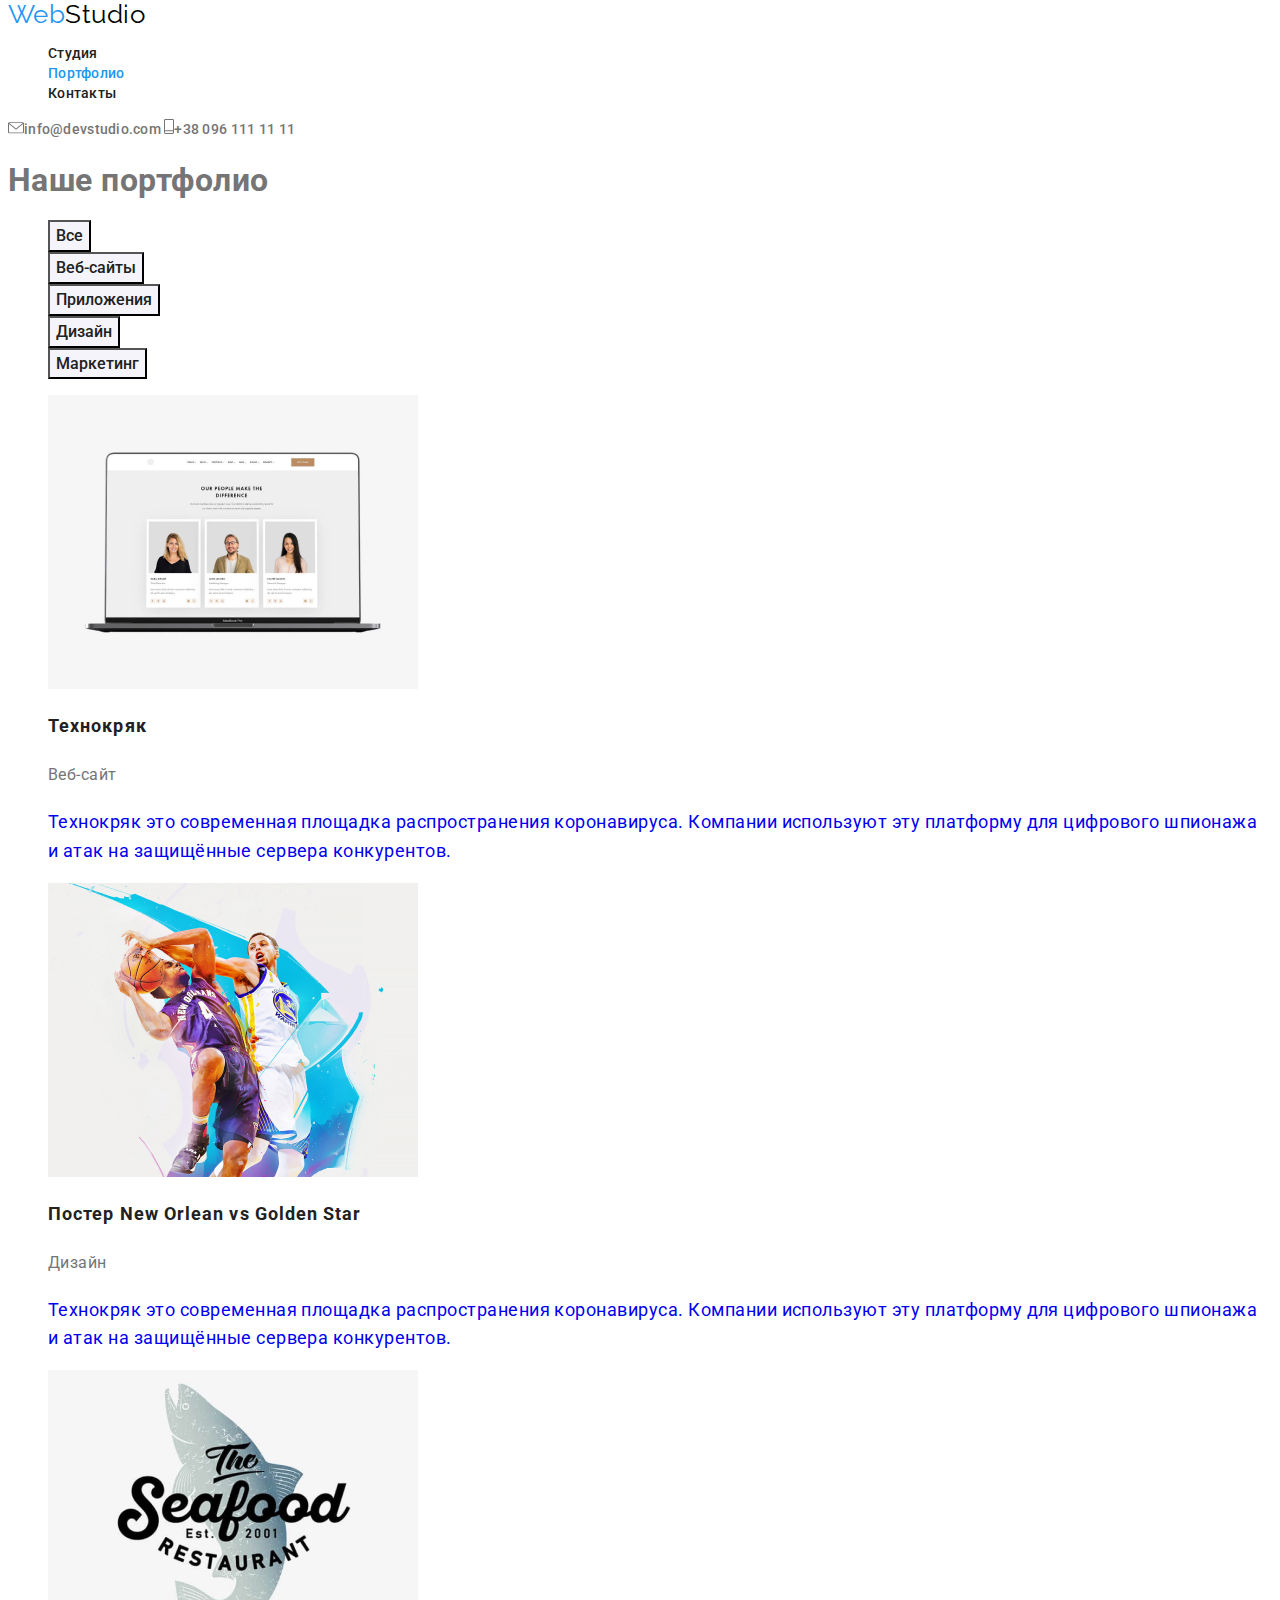
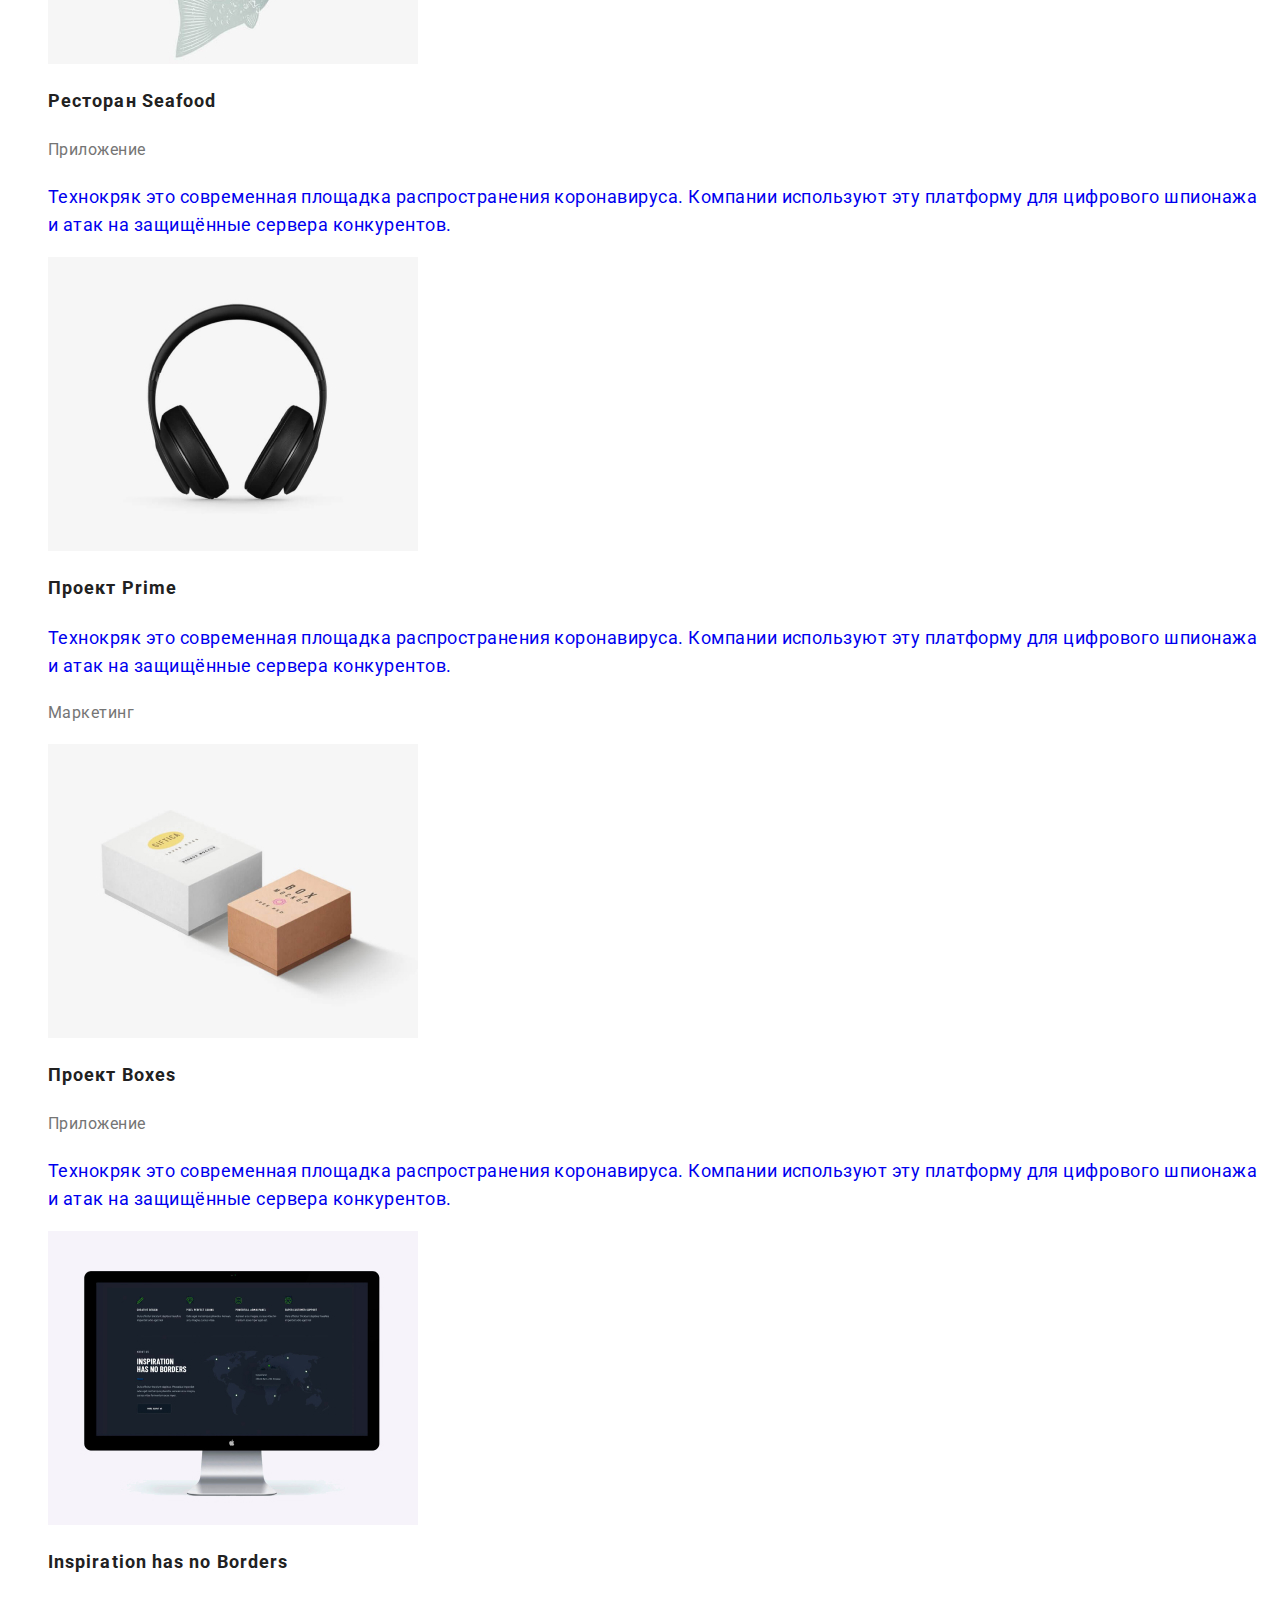
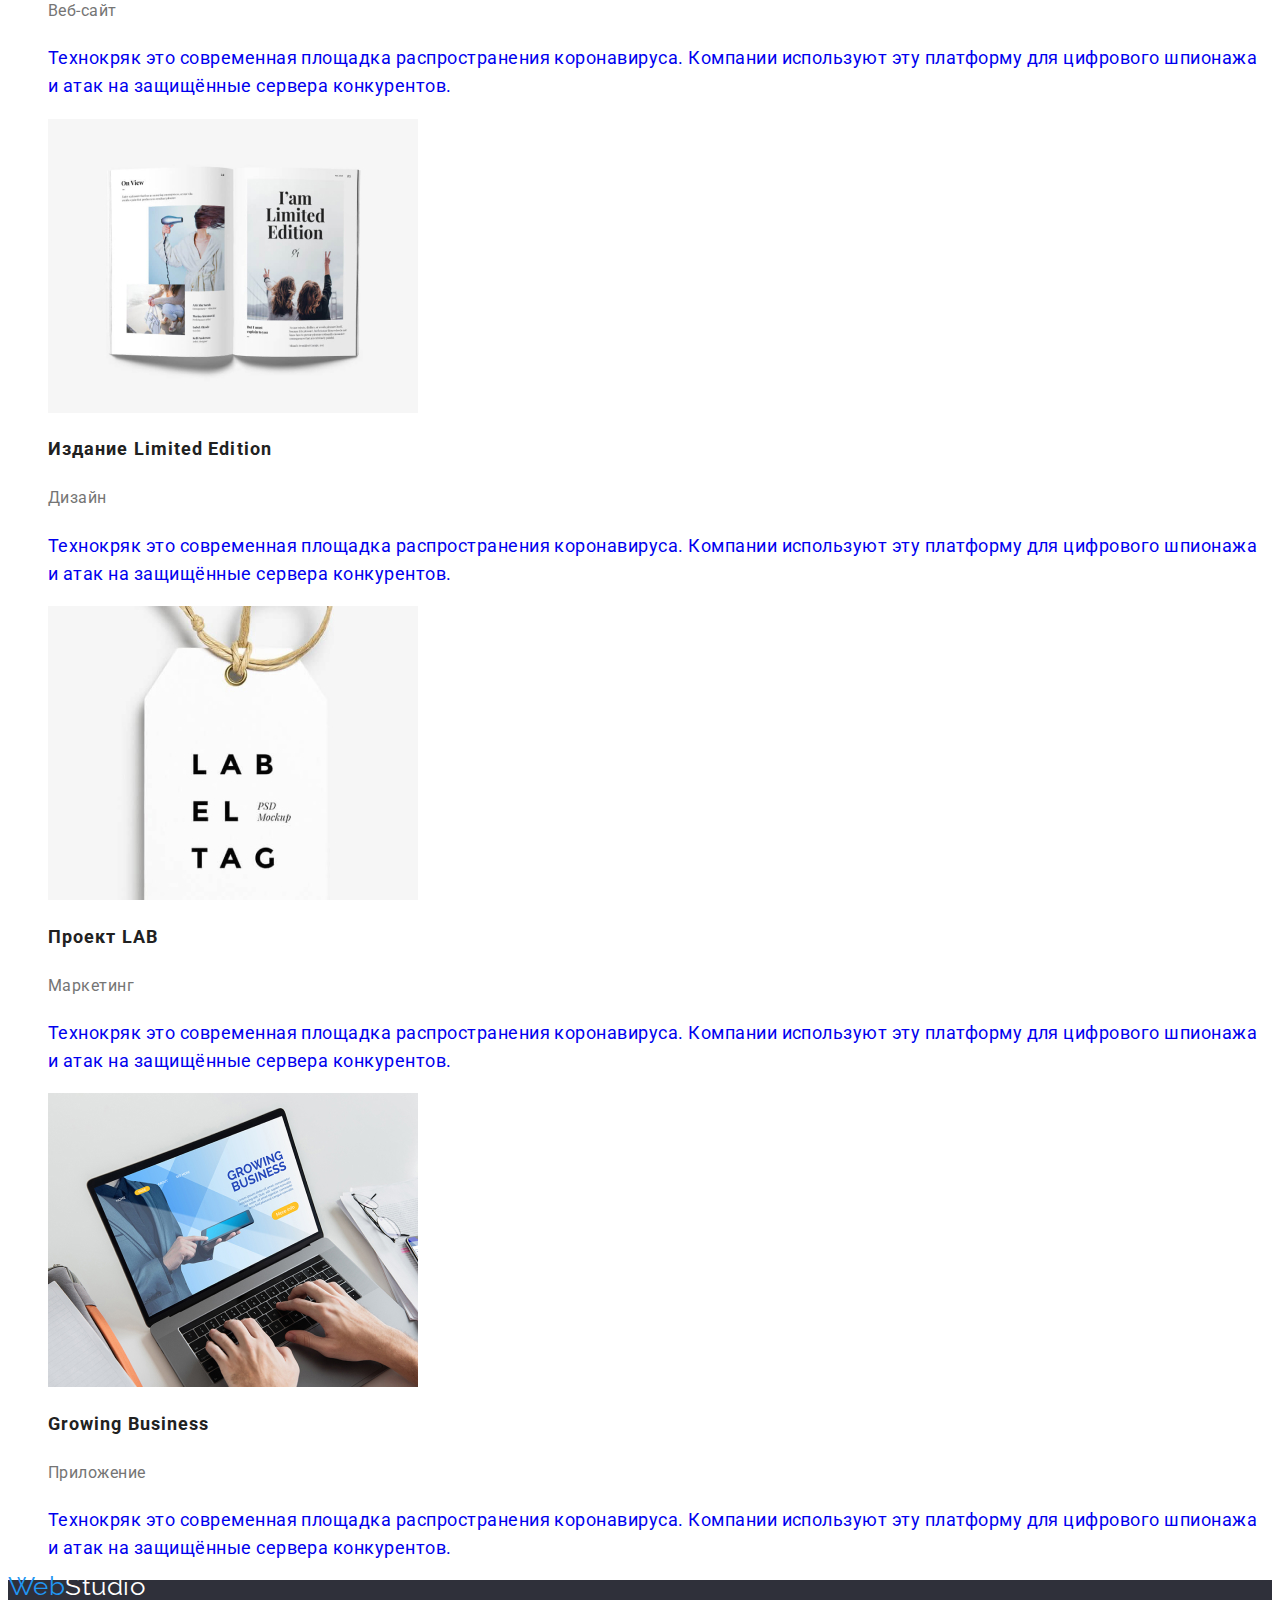
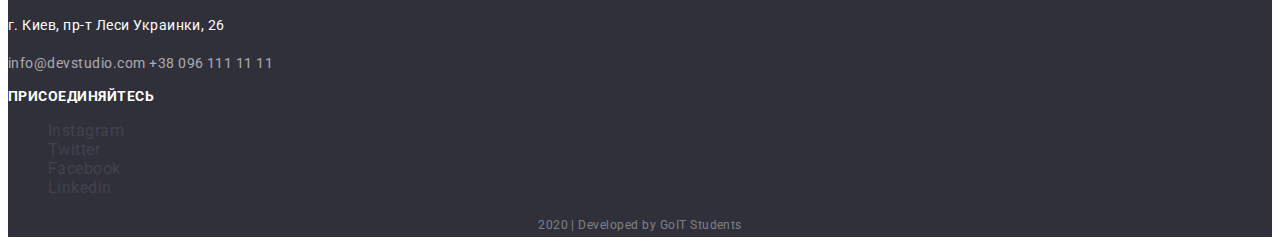
==== portfolio.html @ 1f4c2c35 "Версия 0.6.3" ====
<!DOCTYPE html>
<html lang="ru">
  <head>
    <meta charset="UTF-8" />
    <meta name="viewport" content="width=device-width, initial-scale=1.0" />
    <title>Portfolio</title>
    <link
      href="https://fonts.googleapis.com/css2?family=Raleway:wght@700&family=Roboto:wght@400;500;700;900&display=swap"
      rel="stylesheet"
    />
    <link rel="stylesheet" href="./css/styles.css" />
  </head>
  <body>
    <!--Шапка-->
    <header>
      <!--Навигация-->
      <nav>
        <!--Лого-->
        <a href="/"
          ><span class="logo-primary">Web</span
          ><span class="logo-secondary">Studio</span></a
        >

        <!--Список страниц-->
        <ul class="site-nav">
          <li><a href="./index.html" class="link">Студия</a></li>
          <li><a href="/" class="link current">Портфолио</a></li>
          <li><a href="/" class="link">Контакты</a></li>
        </ul>
      </nav>

      <!--Список контактов-->
      <address class="site-nav">
        <a href="mailto:info@devstudio.com" class="link">
          <img src="./images/envelope.svg" alt="конверт" />info@devstudio.com
        </a>

        <a href="tel:380961111111" class="link">
          <img src="./images/Vector_(1).svg" alt="телефон" />+38 096 111 11 11
        </a>
      </address>
    </header>

    <!-- Основной контент-->
    <main>
      <!-- Скрытый заголовок-->
      <h1>Наше портфолио</h1>

      <!-- Навигация страници-->
      <nav>
        <ul>
          <li>
            <button type="button" class="button-primary">Все</button>
          </li>
          <li>
            <button type="button" class="button-primary">Веб-сайты</button>
          </li>
          <li>
            <button type="button" class="button-primary">Приложения</button>
          </li>
          <li>
            <button type="button" class="button-primary">Дизайн</button>
          </li>
          <li>
            <button type="button" class="button-primary">Маркетинг</button>
          </li>
        </ul>
      </nav>

      <!-- Проэкты-->
      <section>
        <ul>
          <!-- Проэкт 1-->
          <li>
            <a href="/">
              <img src="./images/projects/project_1.jpg" alt="Технокряк" />
              <h2 class="title-project">Технокряк</h2>
              <p class="project-item">Веб-сайт</p>
              <p class="project-text">
                Технокряк это современная площадка распространения коронавируса.
                Компании используют эту платформу для цифрового шпионажа и атак
                на защищённые сервера конкурентов.
              </p>
            </a>
          </li>

          <!-- Проэкт 2-->
          <li>
            <a href="/">
              <img
                src="./images/projects/project_2.jpg"
                alt="Постер New Orlean vs Golden Star"
              />
              <h2 class="title-project">Постер New Orlean vs Golden Star</h2>
              <p class="project-item">Дизайн</p>
              <p class="project-text">
                Технокряк это современная площадка распространения коронавируса.
                Компании используют эту платформу для цифрового шпионажа и атак
                на защищённые сервера конкурентов.
              </p>
            </a>
          </li>

          <!-- Проэкт 3-->
          <li>
            <a href="/">
              <img
                src="./images/projects/project_3.jpg"
                alt="Ресторан Seafood"
              />
              <h2 class="title-project">Ресторан Seafood</h2>
              <p class="project-item">Приложение</p>
              <p class="project-text">
                Технокряк это современная площадка распространения коронавируса.
                Компании используют эту платформу для цифрового шпионажа и атак
                на защищённые сервера конкурентов.
              </p>
            </a>
          </li>

          <!-- Проэкт 4-->
          <li>
            <a href="/">
              <img src="./images/projects/project_4.jpg" alt="Проект Prime" />
              <h2 class="title-project">Проект Prime</h2>
              <p class="project-text">
                Технокряк это современная площадка распространения коронавируса.
                Компании используют эту платформу для цифрового шпионажа и атак
                на защищённые сервера конкурентов.
              </p>
              <p class="project-item">Маркетинг</p>
            </a>
          </li>

          <!-- Проэкт 5-->
          <li>
            <a href="/">
              <img src="./images/projects/project_5.jpg" alt="Проект Boxes" />
              <h2 class="title-project">Проект Boxes</h2>
              <p class="project-item">Приложение</p>
              <p class="project-text">
                Технокряк это современная площадка распространения коронавируса.
                Компании используют эту платформу для цифрового шпионажа и атак
                на защищённые сервера конкурентов.
              </p>
            </a>
          </li>

          <!-- Проэкт 6-->
          <li>
            <a href="/">
              <img
                src="./images/projects/project_6.jpg"
                alt="Inspiration has no Borders"
              />
              <h2 class="title-project">Inspiration has no Borders</h2>
              <p class="project-item">Веб-сайт</p>
              <p class="project-text">
                Технокряк это современная площадка распространения коронавируса.
                Компании используют эту платформу для цифрового шпионажа и атак
                на защищённые сервера конкурентов.
              </p>
            </a>
          </li>

          <!-- Проэкт 7-->
          <li>
            <a href="/">
              <img
                src="./images/projects/project_7.jpg"
                alt="Издание Limited Edition"
              />
              <h2 class="title-project">Издание Limited Edition</h2>
              <p class="project-item">Дизайн</p>
              <p class="project-text">
                Технокряк это современная площадка распространения коронавируса.
                Компании используют эту платформу для цифрового шпионажа и атак
                на защищённые сервера конкурентов.
              </p>
            </a>
          </li>

          <!-- Проэкт 8-->
          <li>
            <a href="/">
              <img src="./images/projects/project_8.jpg" alt="Проект LAB" />
              <h2 class="title-project">Проект LAB</h2>
              <p class="project-item">Маркетинг</p>
              <p class="project-text">
                Технокряк это современная площадка распространения коронавируса.
                Компании используют эту платформу для цифрового шпионажа и атак
                на защищённые сервера конкурентов.
              </p>
            </a>
          </li>

          <!-- Проэкт 9-->
          <li>
            <a href="/">
              <img
                src="./images/projects/project_9.jpg"
                alt="Growing Business"
              />
              <h2 class="title-project">Growing Business</h2>
              <p class="project-item">Приложение</p>
              <p class="project-text">
                Технокряк это современная площадка распространения коронавируса.
                Компании используют эту платформу для цифрового шпионажа и атак
                на защищённые сервера конкурентов.
              </p>
            </a>
          </li>
        </ul>
      </section>
    </main>

    <!--Подвал-->
    <footer class="box">
      <!--Лого-->
      <a href="/"
        ><span class="f-logo-primary">Web</span
        ><span class="f-logo-secondary">Studio</span></a
      >

      <!--Контакты-->
      <address class="f-site-nav">
        <p class="address-city">г. Киев, пр-т Леси Украинки, 26</p>

        <a href="mailto:info@devstudio.com" class="f-link"
          >info@devstudio.com
        </a>

        <a href="tel:380961111111" class="f-link">
          +38 096 111 11 11
        </a>
      </address>

      <!--Соц. Сети-->

      <section>
        <h3 class="conecting-title">Присоединяйтесь</h3>
        <ul>
          <!--Instagram-->
          <li>
            <a href="https://www.instagram.com/?hl=ru" class="f-socialnet-link"
              >Instagram
            </a>
          </li>

          <!--Twitter-->
          <li>
            <a href="https://twitter.com/explore" class="f-socialnet-link"
              >Twitter
            </a>
          </li>

          <!--Facebook-->
          <li>
            <a href="https://uk-ua.facebook.com/" class="f-socialnet-link"
              >Facebook
            </a>
          </li>

          <!--Linkedin-->
          <li>
            <a href="https://ua.linkedin.com/" class="f-socialnet-link"
              >Linkedin
            </a>
          </li>
        </ul>
      </section>
      <p class="developed">2020 | Developed by GoIT Students</p>
    </footer>
  </body>
</html>
---- css/styles.css ----
/* цвет основного текста #757575 */
/* цвет заголовков текста #212121 */
/* акцент #2196F3*/
/* белый цвет #ffffff */
/* черный цвет #000000 */
/* цвет фона команды #F5F4FA */
/* цвет футтера #2F303A */

:root {
  --accent-color: #2196f3;
  --title-text-color: #212121;
  --main-text-color: #757575;
  --white-color: #ffffff;
  --black-color: #000000;
  --team-background-color: #f5f4fa;
  --footer-color: #2f303a;
  --icon-color: #afb1b8;
}

body {
  color: var(--main-text-color);
  background-color: var(--white-color);
  font-family: Roboto, sans-serif;
  letter-spacing: 0.03em;
}

ul {
  list-style: none;
}

a {
  text-decoration: none;
}

/* logo */
.logo-primary {
  color: var(--accent-color);

  font-family: Raleway;
  font-size: 26px;
  line-height: 1.19px;
}
.logo-secondary {
  color: var(--black-color);

  font-family: Raleway;
  font-size: 26px;
  line-height: 1.19px;
}
.logo-secondary:focus {
  color: var(--accent-color);
}

/* site nav */
.site-nav .link {
  color: var(--title-text-color);
  font-style: normal;
  font-weight: 500;
  font-size: 14px;
  line-height: 1.43;

  letter-spacing: 0.02em;
}
.site-nav > .link {
  color: var(--main-text-color);
}

.site-nav .link:hover,
.site-nav .link:focus {
  color: var(--accent-color);
}
.site-nav .link.current {
  color: var(--accent-color);
}
/* hero title */
.hero-title {
  background-color: rgba(0, 0, 0, 80%);
  color: var(--white-color);

  font-weight: 900;
  font-size: 44px;
  line-height: 1.36;

  text-align: center;
  letter-spacing: 0.06em;
  text-transform: uppercase;
}
/* button */
.button-primary {
  color: var(--title-text-color);
  background-color: var(--team-background-color);
  font-family: Roboto;
  font-style: normal;
  font-weight: 500;
  font-size: 16px;
  line-height: 1.62;

  text-align: center;
}
.button-primary:hover,
.button-primary:focus {
  color: var(--white-color);
  background-color: var(--accent-color);
}
.button-secondary {
  color: var(--white-color);
  background-color: var(--accent-color);

  font-weight: 700;
  font-size: 16px;
  line-height: 1.87;

  letter-spacing: 0.06em;
}
.button-secondary:hover,
.button-secondary:focus {
  color: var(--title-text-color);
  background-color: var(--team-background-color);
}

/* features */
.features-img {
  background-color: var(--team-background-color);
}
.features-title {
  color: var(--title-text-color);

  font-weight: 700;
  font-size: 14px;
  line-height: 1.14;

  text-transform: uppercase;
}
.features-text {
  font-size: 14px;
  line-height: 1.71;
}

/* what are we doing */
.wawd-title,
.team-title,
.clients-title {
  color: var(--title-text-color);

  font-weight: 700;
  font-size: 36px;
  line-height: 1.18;

  text-align: center;
}

.wawd-item {
  color: var(--white-color);
  background-color: rgba(0, 0, 0, 80%);

  font-weight: 700;
  font-size: 14px;
  line-height: 1.14;

  text-align: center;
  text-transform: uppercase;
}
/* Team */

.team-list {
  display: flex;
  justify-content: space-around;
}
.member-title {
  color: var(--title-text-color);
  font-weight: 500;
  font-size: 16px;
  line-height: 1.19;
}
.position {
  font-weight: 500;
  font-size: 16px;
  line-height: 1.19;
}

.socialnet-link {
  color: var(--icon-color);
}

.socialnet-link:hover,
.socialnet-link:focus {
  color: var(--accent-color);
}

/* clients */

.clients-site-link {
  color: var(--icon-color);
}
.clients-site-link:hover,
.clients-site-link:focus {
  color: var(--accent-color);
}

/* footer */
.box {
  background-color: var(--footer-color);
}
.f-logo-primary {
  color: var(--accent-color);
  font-family: Raleway;
  font-size: 26px;
  line-height: 1.19px;
}
.f-logo-secondary {
  color: var(--white-color);
  font-family: Raleway;
  font-size: 26px;
  line-height: 1.19px;
}
.address-city {
  color: var(--white-color);
  font-style: normal;
  font-weight: 400;
  font-size: 14px;
  line-height: 24px;
}
.f-site-nav .f-link {
  color: rgba(255, 255, 255, 60%);
  font-style: normal;
  font-weight: 400;
  font-size: 14px;
  line-height: 24px;
}

.f-site-nav .f-link:hover,
.f-site-nav .f-link:focus {
  color: var(--accent-color);
}
.conecting-title {
  color: var(--white-color);
  font-style: normal;
  font-weight: 700;
  font-size: 14px;
  line-height: 1.14;
  text-transform: uppercase;
}
.f-socialnet-link {
  color: rgba(255, 255, 255, 10%);
}
.f-socialnet-link:hover,
.f-socialnet-link:focus {
  color: var(--accent-color);
}
.developed {
  color: rgba(255, 255, 255, 40%);
  font-style: normal;
  font-weight: 400;
  font-size: 12px;
  line-height: 2;

  text-align: center;
}
/* portfolio page */
.title-project {
  color: var(--title-text-color);
  font-style: normal;
  font-weight: 700;
  font-size: 18px;
  line-height: 2;
  letter-spacing: 0.06em;
}
.project-item {
  color: var(--main-text-color);
  font-style: normal;
  font-weight: 400;
  font-size: 16px;
  line-height: 1.88;
}

.project-text {
  font-style: normal;
  font-weight: 400;
  font-size: 18px;
  line-height: 1.56;
}
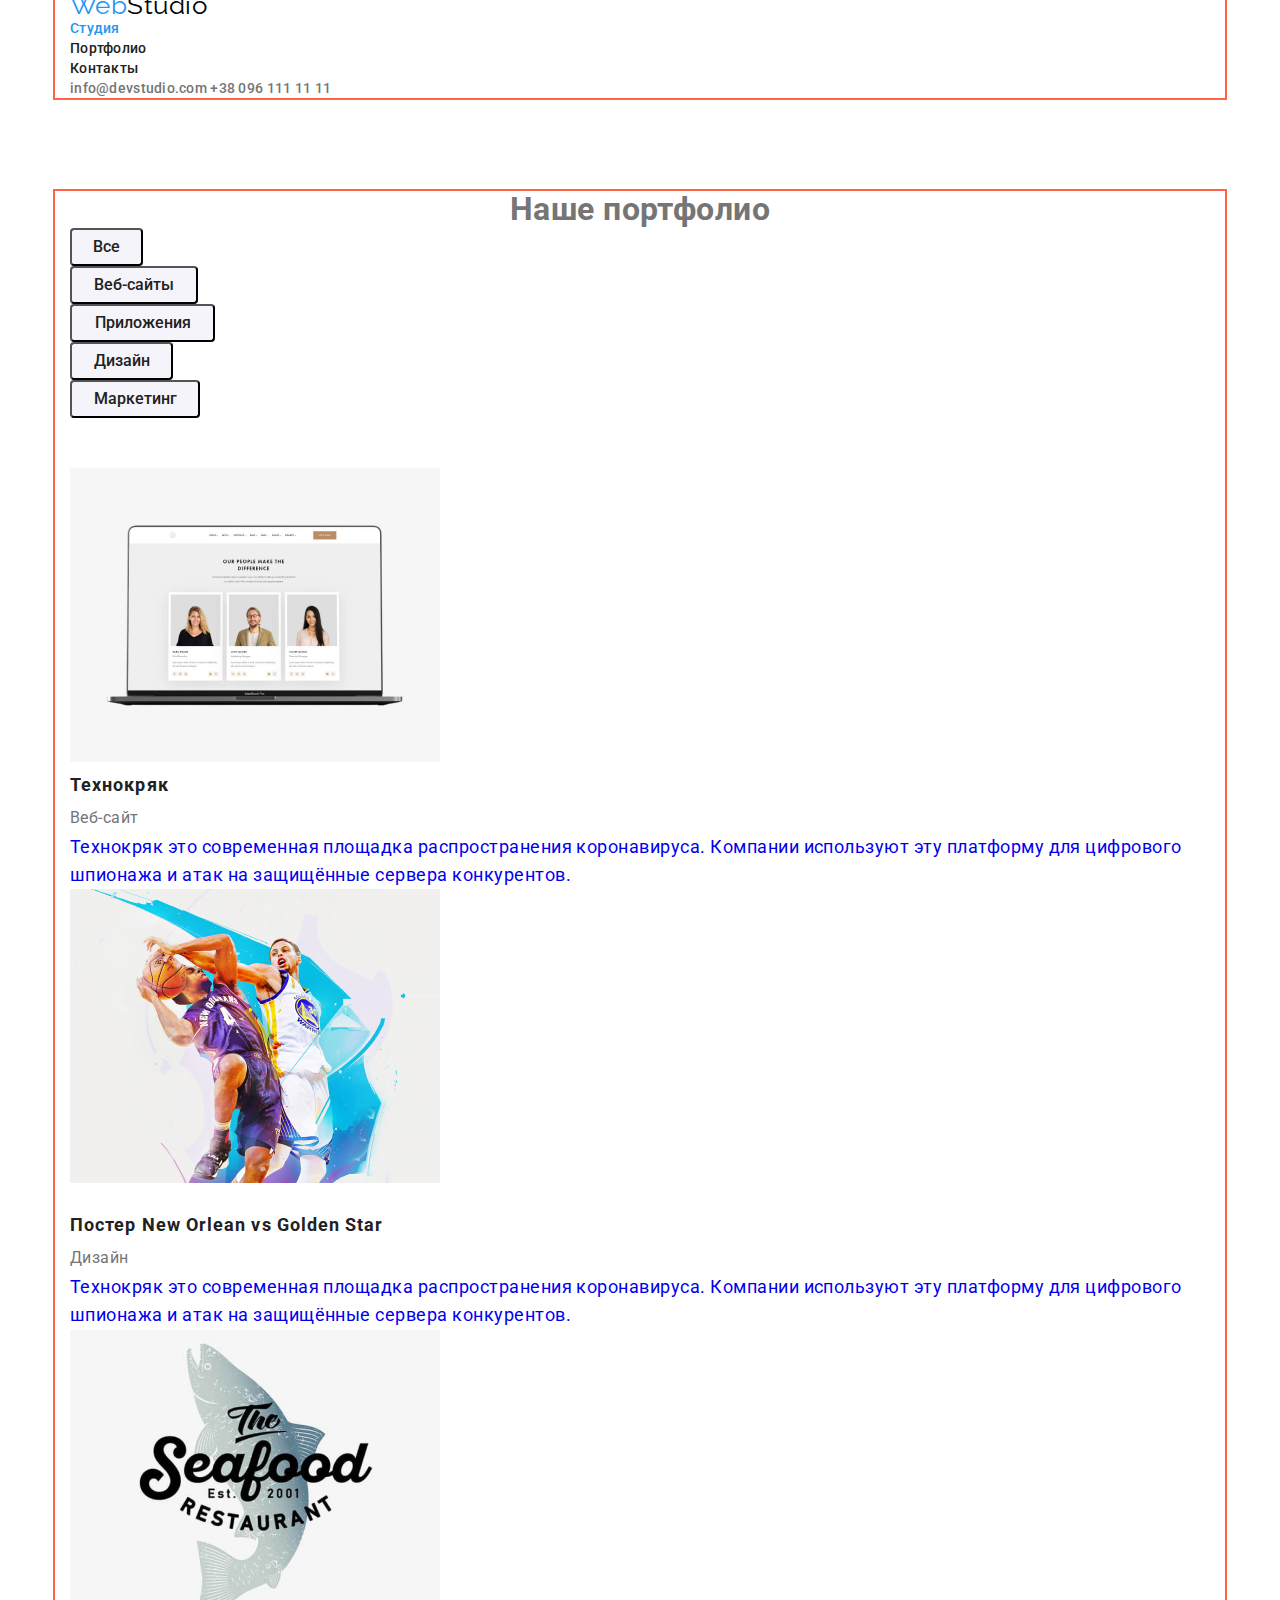
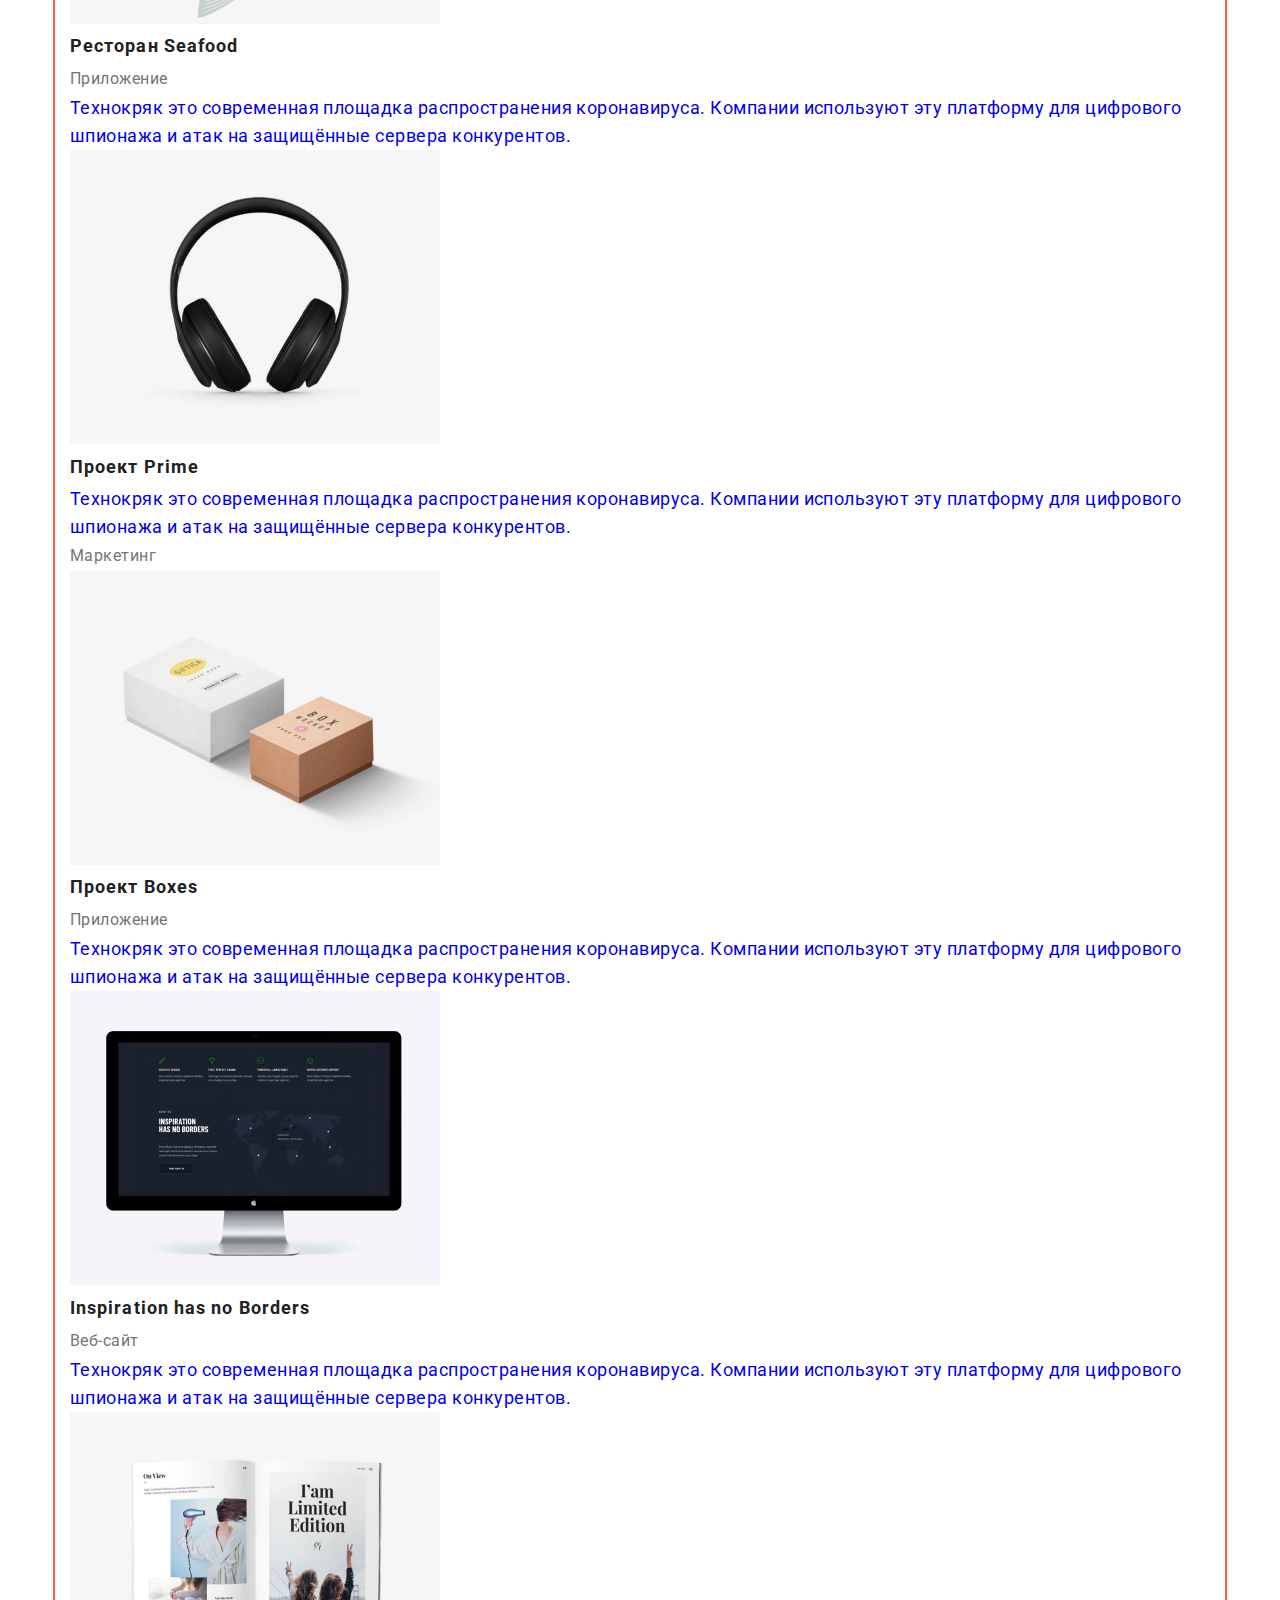
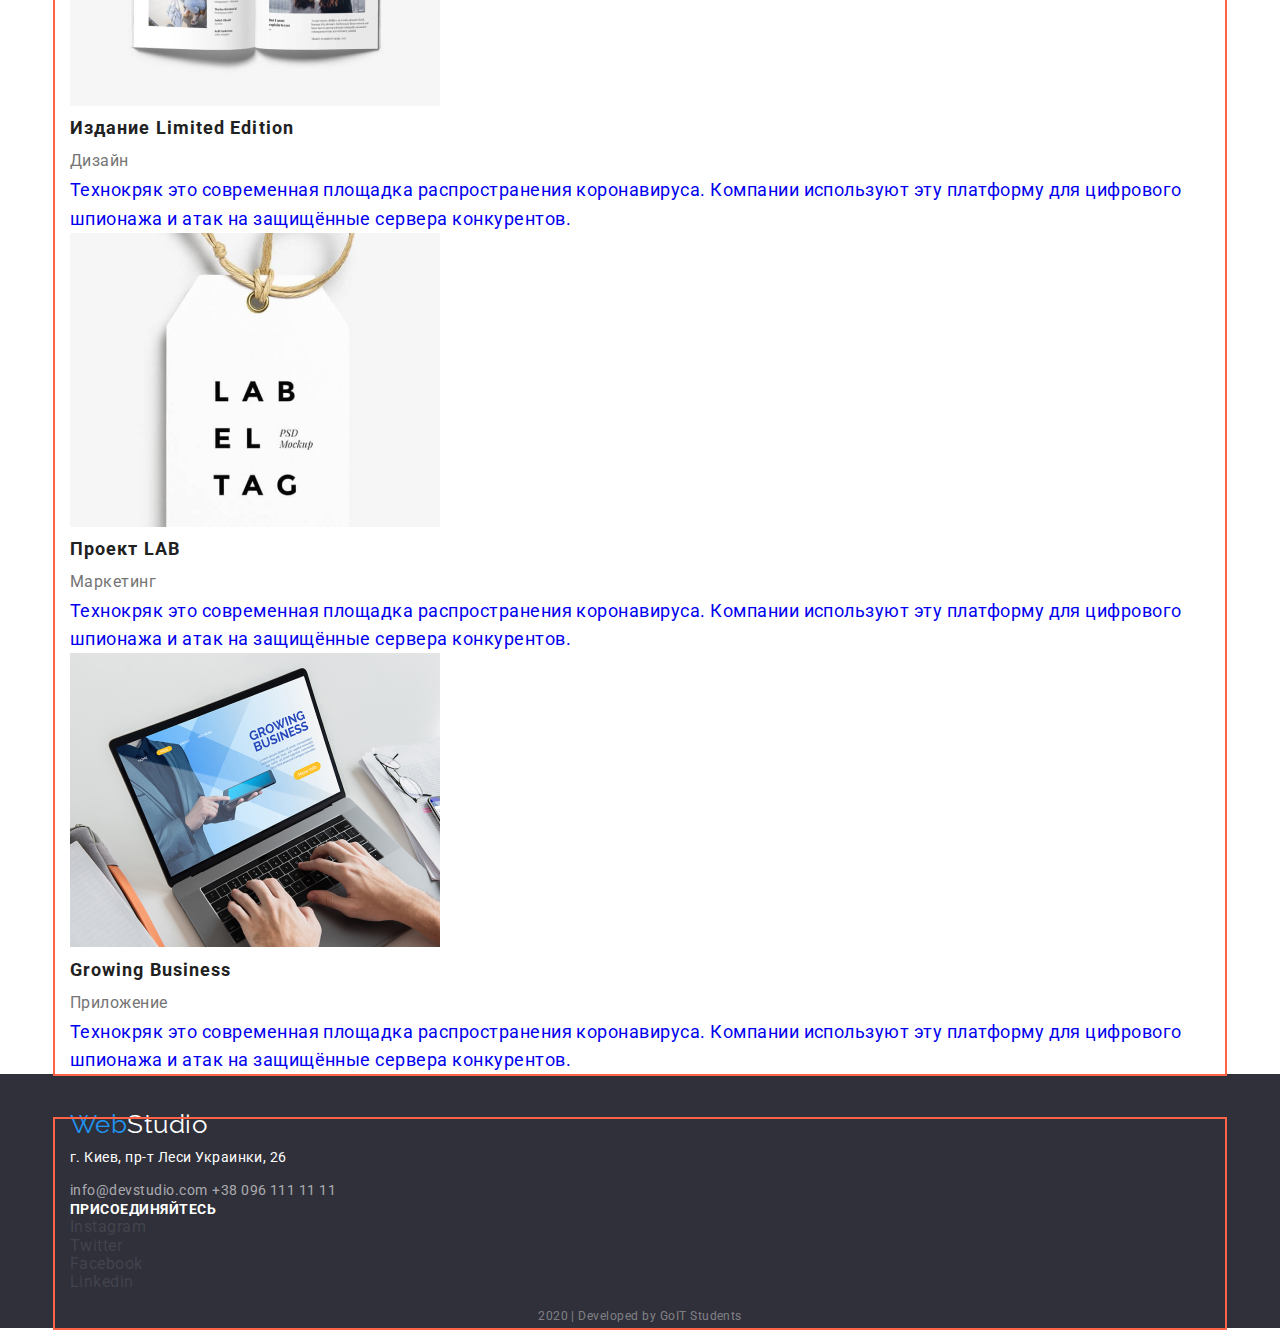
==== commit b2c4e331: "0.6.4" ====
--- a/portfolio.html
+++ b/portfolio.html
@@ -5,271 +5,294 @@
     <meta name="viewport" content="width=device-width, initial-scale=1.0" />
     <title>Portfolio</title>
     <link
+      rel="stylesheet"
+      href="https://cdnjs.cloudflare.com/ajax/libs/modern-normalize/0.6.0/modern-normalize.min.css"
+    />
+    <link
       href="https://fonts.googleapis.com/css2?family=Raleway:wght@700&family=Roboto:wght@400;500;700;900&display=swap"
       rel="stylesheet"
     />
     <link rel="stylesheet" href="./css/styles.css" />
   </head>
+
   <body>
     <!--Шапка-->
-    <header>
+    <header class="f-head">
       <!--Навигация-->
-      <nav>
-        <!--Лого-->
-        <a href="/"
-          ><span class="logo-primary">Web</span
-          ><span class="logo-secondary">Studio</span></a
-        >
-
-        <!--Список страниц-->
-        <ul class="site-nav">
-          <li><a href="./index.html" class="link">Студия</a></li>
-          <li><a href="/" class="link current">Портфолио</a></li>
-          <li><a href="/" class="link">Контакты</a></li>
-        </ul>
-      </nav>
-
-      <!--Список контактов-->
-      <address class="site-nav">
-        <a href="mailto:info@devstudio.com" class="link">
-          <img src="./images/envelope.svg" alt="конверт" />info@devstudio.com
-        </a>
-
-        <a href="tel:380961111111" class="link">
-          <img src="./images/Vector_(1).svg" alt="телефон" />+38 096 111 11 11
-        </a>
-      </address>
+      <div class="container">
+        <nav>
+          <!--Лого-->
+          <a href="/"
+            ><span class="logo-primary">Web</span
+            ><span class="logo-secondary">Studio</span></a
+          >
+
+          <!--Список страниц-->
+          <ul class="site-nav">
+            <li><a href="/" class="link current">Студия</a></li>
+            <li><a href="./portfolio.html" class="link">Портфолио</a></li>
+            <li><a href="/" class="link">Контакты</a></li>
+          </ul>
+        </nav>
+
+        <!--Список контактов-->
+
+        <address class="site-nav">
+          <a href="mailto:info@devstudio.com" class="link">
+            info@devstudio.com
+          </a>
+
+          <a href="tel:380961111111" class="link">
+            +38 096 111 11 11
+          </a>
+        </address>
+      </div>
     </header>
-
     <!-- Основной контент-->
     <main>
-      <!-- Скрытый заголовок-->
-      <h1>Наше портфолио</h1>
-
-      <!-- Навигация страници-->
-      <nav>
-        <ul>
-          <li>
-            <button type="button" class="button-primary">Все</button>
-          </li>
-          <li>
-            <button type="button" class="button-primary">Веб-сайты</button>
-          </li>
-          <li>
-            <button type="button" class="button-primary">Приложения</button>
-          </li>
-          <li>
-            <button type="button" class="button-primary">Дизайн</button>
-          </li>
-          <li>
-            <button type="button" class="button-primary">Маркетинг</button>
-          </li>
-        </ul>
-      </nav>
-
-      <!-- Проэкты-->
-      <section>
-        <ul>
-          <!-- Проэкт 1-->
-          <li>
-            <a href="/">
-              <img src="./images/projects/project_1.jpg" alt="Технокряк" />
-              <h2 class="title-project">Технокряк</h2>
-              <p class="project-item">Веб-сайт</p>
-              <p class="project-text">
-                Технокряк это современная площадка распространения коронавируса.
-                Компании используют эту платформу для цифрового шпионажа и атак
-                на защищённые сервера конкурентов.
-              </p>
-            </a>
-          </li>
-
-          <!-- Проэкт 2-->
-          <li>
-            <a href="/">
-              <img
-                src="./images/projects/project_2.jpg"
-                alt="Постер New Orlean vs Golden Star"
-              />
-              <h2 class="title-project">Постер New Orlean vs Golden Star</h2>
-              <p class="project-item">Дизайн</p>
-              <p class="project-text">
-                Технокряк это современная площадка распространения коронавируса.
-                Компании используют эту платформу для цифрового шпионажа и атак
-                на защищённые сервера конкурентов.
-              </p>
-            </a>
-          </li>
-
-          <!-- Проэкт 3-->
-          <li>
-            <a href="/">
-              <img
-                src="./images/projects/project_3.jpg"
-                alt="Ресторан Seafood"
-              />
-              <h2 class="title-project">Ресторан Seafood</h2>
-              <p class="project-item">Приложение</p>
-              <p class="project-text">
-                Технокряк это современная площадка распространения коронавируса.
-                Компании используют эту платформу для цифрового шпионажа и атак
-                на защищённые сервера конкурентов.
-              </p>
-            </a>
-          </li>
-
-          <!-- Проэкт 4-->
-          <li>
-            <a href="/">
-              <img src="./images/projects/project_4.jpg" alt="Проект Prime" />
-              <h2 class="title-project">Проект Prime</h2>
-              <p class="project-text">
-                Технокряк это современная площадка распространения коронавируса.
-                Компании используют эту платформу для цифрового шпионажа и атак
-                на защищённые сервера конкурентов.
-              </p>
-              <p class="project-item">Маркетинг</p>
-            </a>
-          </li>
-
-          <!-- Проэкт 5-->
-          <li>
-            <a href="/">
-              <img src="./images/projects/project_5.jpg" alt="Проект Boxes" />
-              <h2 class="title-project">Проект Boxes</h2>
-              <p class="project-item">Приложение</p>
-              <p class="project-text">
-                Технокряк это современная площадка распространения коронавируса.
-                Компании используют эту платформу для цифрового шпионажа и атак
-                на защищённые сервера конкурентов.
-              </p>
-            </a>
-          </li>
-
-          <!-- Проэкт 6-->
-          <li>
-            <a href="/">
-              <img
-                src="./images/projects/project_6.jpg"
-                alt="Inspiration has no Borders"
-              />
-              <h2 class="title-project">Inspiration has no Borders</h2>
-              <p class="project-item">Веб-сайт</p>
-              <p class="project-text">
-                Технокряк это современная площадка распространения коронавируса.
-                Компании используют эту платформу для цифрового шпионажа и атак
-                на защищённые сервера конкурентов.
-              </p>
-            </a>
-          </li>
-
-          <!-- Проэкт 7-->
-          <li>
-            <a href="/">
-              <img
-                src="./images/projects/project_7.jpg"
-                alt="Издание Limited Edition"
-              />
-              <h2 class="title-project">Издание Limited Edition</h2>
-              <p class="project-item">Дизайн</p>
-              <p class="project-text">
-                Технокряк это современная площадка распространения коронавируса.
-                Компании используют эту платформу для цифрового шпионажа и атак
-                на защищённые сервера конкурентов.
-              </p>
-            </a>
-          </li>
-
-          <!-- Проэкт 8-->
-          <li>
-            <a href="/">
-              <img src="./images/projects/project_8.jpg" alt="Проект LAB" />
-              <h2 class="title-project">Проект LAB</h2>
-              <p class="project-item">Маркетинг</p>
-              <p class="project-text">
-                Технокряк это современная площадка распространения коронавируса.
-                Компании используют эту платформу для цифрового шпионажа и атак
-                на защищённые сервера конкурентов.
-              </p>
-            </a>
-          </li>
-
-          <!-- Проэкт 9-->
-          <li>
-            <a href="/">
-              <img
-                src="./images/projects/project_9.jpg"
-                alt="Growing Business"
-              />
-              <h2 class="title-project">Growing Business</h2>
-              <p class="project-item">Приложение</p>
-              <p class="project-text">
-                Технокряк это современная площадка распространения коронавируса.
-                Компании используют эту платформу для цифрового шпионажа и атак
-                на защищённые сервера конкурентов.
-              </p>
-            </a>
-          </li>
-        </ul>
-      </section>
+      <div class="container">
+        <!-- Скрытый заголовок-->
+        <h1 class="f-heading">Наше портфолио</h1>
+
+        <!-- Навигация страници-->
+        <nav class="portfolio-nav">
+          <ul class="list">
+            <li>
+              <button type="button" class="button-primary button-all">
+                Все
+              </button>
+            </li>
+            <li>
+              <button type="button" class="button-primary button-web">
+                Веб-сайты
+              </button>
+            </li>
+            <li>
+              <button type="button" class="button-primary button-apps">
+                Приложения
+              </button>
+            </li>
+            <li>
+              <button type="button" class="button-primary button-designe">
+                Дизайн
+              </button>
+            </li>
+            <li>
+              <button type="button" class="button-primary button-marketing">
+                Маркетинг
+              </button>
+            </li>
+          </ul>
+        </nav>
+
+        <!-- Проэкты-->
+        <section>
+          <ul class="list">
+            <!-- Проэкт 1-->
+            <li>
+              <a href="/">
+                <img src="./images/projects/project_1.jpg" alt="Технокряк" />
+                <h2 class="title-project">Технокряк</h2>
+                <p class="project-item">Веб-сайт</p>
+                <p class="project-text">
+                  Технокряк это современная площадка распространения
+                  коронавируса. Компании используют эту платформу для цифрового
+                  шпионажа и атак на защищённые сервера конкурентов.
+                </p>
+              </a>
+            </li>
+
+            <!-- Проэкт 2-->
+            <li>
+              <a href="/">
+                <img
+                  class="f-img"
+                  src="./images/projects/project_2.jpg"
+                  alt="Постер New Orlean vs Golden Star"
+                />
+                <h2 class="title-project">Постер New Orlean vs Golden Star</h2>
+                <p class="project-item">Дизайн</p>
+                <p class="project-text">
+                  Технокряк это современная площадка распространения
+                  коронавируса. Компании используют эту платформу для цифрового
+                  шпионажа и атак на защищённые сервера конкурентов.
+                </p>
+              </a>
+            </li>
+
+            <!-- Проэкт 3-->
+            <li>
+              <a href="/">
+                <img
+                  src="./images/projects/project_3.jpg"
+                  alt="Ресторан Seafood"
+                />
+                <h2 class="title-project">Ресторан Seafood</h2>
+                <p class="project-item">Приложение</p>
+                <p class="project-text">
+                  Технокряк это современная площадка распространения
+                  коронавируса. Компании используют эту платформу для цифрового
+                  шпионажа и атак на защищённые сервера конкурентов.
+                </p>
+              </a>
+            </li>
+
+            <!-- Проэкт 4-->
+            <li>
+              <a href="/">
+                <img src="./images/projects/project_4.jpg" alt="Проект Prime" />
+                <h2 class="title-project">Проект Prime</h2>
+                <p class="project-text">
+                  Технокряк это современная площадка распространения
+                  коронавируса. Компании используют эту платформу для цифрового
+                  шпионажа и атак на защищённые сервера конкурентов.
+                </p>
+                <p class="project-item">Маркетинг</p>
+              </a>
+            </li>
+
+            <!-- Проэкт 5-->
+            <li>
+              <a href="/">
+                <img src="./images/projects/project_5.jpg" alt="Проект Boxes" />
+                <h2 class="title-project">Проект Boxes</h2>
+                <p class="project-item">Приложение</p>
+                <p class="project-text">
+                  Технокряк это современная площадка распространения
+                  коронавируса. Компании используют эту платформу для цифрового
+                  шпионажа и атак на защищённые сервера конкурентов.
+                </p>
+              </a>
+            </li>
+
+            <!-- Проэкт 6-->
+            <li>
+              <a href="/">
+                <img
+                  src="./images/projects/project_6.jpg"
+                  alt="Inspiration has no Borders"
+                />
+                <h2 class="title-project">Inspiration has no Borders</h2>
+                <p class="project-item">Веб-сайт</p>
+                <p class="project-text">
+                  Технокряк это современная площадка распространения
+                  коронавируса. Компании используют эту платформу для цифрового
+                  шпионажа и атак на защищённые сервера конкурентов.
+                </p>
+              </a>
+            </li>
+
+            <!-- Проэкт 7-->
+            <li>
+              <a href="/">
+                <img
+                  src="./images/projects/project_7.jpg"
+                  alt="Издание Limited Edition"
+                />
+                <h2 class="title-project">Издание Limited Edition</h2>
+                <p class="project-item">Дизайн</p>
+                <p class="project-text">
+                  Технокряк это современная площадка распространения
+                  коронавируса. Компании используют эту платформу для цифрового
+                  шпионажа и атак на защищённые сервера конкурентов.
+                </p>
+              </a>
+            </li>
+
+            <!-- Проэкт 8-->
+            <li>
+              <a href="/">
+                <img src="./images/projects/project_8.jpg" alt="Проект LAB" />
+                <h2 class="title-project">Проект LAB</h2>
+                <p class="project-item">Маркетинг</p>
+                <p class="project-text">
+                  Технокряк это современная площадка распространения
+                  коронавируса. Компании используют эту платформу для цифрового
+                  шпионажа и атак на защищённые сервера конкурентов.
+                </p>
+              </a>
+            </li>
+
+            <!-- Проэкт 9-->
+            <li>
+              <a href="/">
+                <img
+                  src="./images/projects/project_9.jpg"
+                  alt="Growing Business"
+                />
+                <h2 class="title-project">Growing Business</h2>
+                <p class="project-item">Приложение</p>
+                <p class="project-text">
+                  Технокряк это современная площадка распространения
+                  коронавируса. Компании используют эту платформу для цифрового
+                  шпионажа и атак на защищённые сервера конкурентов.
+                </p>
+              </a>
+            </li>
+          </ul>
+        </section>
+      </div>
     </main>
 
     <!--Подвал-->
     <footer class="box">
       <!--Лого-->
-      <a href="/"
-        ><span class="f-logo-primary">Web</span
-        ><span class="f-logo-secondary">Studio</span></a
-      >
-
-      <!--Контакты-->
-      <address class="f-site-nav">
-        <p class="address-city">г. Киев, пр-т Леси Украинки, 26</p>
-
-        <a href="mailto:info@devstudio.com" class="f-link"
-          >info@devstudio.com
-        </a>
-
-        <a href="tel:380961111111" class="f-link">
-          +38 096 111 11 11
-        </a>
-      </address>
-
-      <!--Соц. Сети-->
-
-      <section>
-        <h3 class="conecting-title">Присоединяйтесь</h3>
-        <ul>
-          <!--Instagram-->
-          <li>
-            <a href="https://www.instagram.com/?hl=ru" class="f-socialnet-link"
-              >Instagram
-            </a>
-          </li>
-
-          <!--Twitter-->
-          <li>
-            <a href="https://twitter.com/explore" class="f-socialnet-link"
-              >Twitter
-            </a>
-          </li>
-
-          <!--Facebook-->
-          <li>
-            <a href="https://uk-ua.facebook.com/" class="f-socialnet-link"
-              >Facebook
-            </a>
-          </li>
-
-          <!--Linkedin-->
-          <li>
-            <a href="https://ua.linkedin.com/" class="f-socialnet-link"
-              >Linkedin
-            </a>
-          </li>
-        </ul>
-      </section>
-      <p class="developed">2020 | Developed by GoIT Students</p>
+      <div class="container">
+        <a href="/"
+          ><span class="f-logo-primary">Web</span
+          ><span class="f-logo-secondary">Studio</span></a
+        >
+
+        <!--Контакты-->
+        <address class="f-site-nav">
+          <p class="address-city">г. Киев, пр-т Леси Украинки, 26</p>
+
+          <a href="mailto:info@devstudio.com" class="f-link"
+            >info@devstudio.com</a
+          >
+
+          <a href="tel:380961111111" class="f-link">
+            +38 096 111 11 11
+          </a>
+        </address>
+
+        <!--Соц. Сети-->
+        <section>
+          <h3 class="conecting-title">Присоединяйтесь</h3>
+          <ul class="list">
+            <!--Instagram-->
+            <li>
+              <a
+                href="https://www.instagram.com/?hl=ru"
+                class="f-socialnet-link"
+                >Instagram</a
+              >
+            </li>
+
+            <!--Twitter-->
+            <li>
+              <a href="https://twitter.com/explore" class="f-socialnet-link"
+                >Twitter</a
+              >
+            </li>
+
+            <!--Facebook-->
+            <li>
+              <a href="https://uk-ua.facebook.com/" class="f-socialnet-link"
+                >Facebook</a
+              >
+            </li>
+
+            <!--Linkedin-->
+            <li>
+              <a href="https://ua.linkedin.com/" class="f-socialnet-link"
+                >Linkedin</a
+              >
+            </li>
+          </ul>
+        </section>
+        <p class="developed">2020 | Developed by GoIT Students</p>
+      </div>
     </footer>
   </body>
 </html>
--- a/css/styles.css
+++ b/css/styles.css
@@ -32,7 +32,19 @@
   text-decoration: none;
 }
 
+.container {
+  margin-left: auto;
+  margin-right: auto;
+  width: 1170px;
+  outline: 2px solid tomato;
+  padding-left: 15px;
+  padding-right: 15px;
+}
+
 /* logo */
+.head {
+  padding-top: 24px;
+}
 .logo-primary {
   color: var(--accent-color);
 
@@ -52,6 +64,11 @@
 }
 
 /* site nav */
+.site-nav {
+  padding-left: 0px;
+  margin-top: 0;
+  margin-bottom: 0;
+}
 .site-nav .link {
   color: var(--title-text-color);
   font-style: normal;
@@ -72,18 +89,29 @@
 .site-nav .link.current {
   color: var(--accent-color);
 }
+
 /* hero title */
+.hero {
+  text-align: center;
+  margin-bottom: 94px;
+}
+
 .hero-title {
   background-color: rgba(0, 0, 0, 80%);
   color: var(--white-color);
-
   font-weight: 900;
   font-size: 44px;
   line-height: 1.36;
 
-  text-align: center;
   letter-spacing: 0.06em;
   text-transform: uppercase;
+  margin-top: 0px;
+  margin-bottom: 30px;
+}
+.list {
+  margin-top: 0;
+  margin-bottom: 0px;
+  padding-left: 0;
 }
 /* button */
 .button-primary {
@@ -94,8 +122,29 @@
   font-weight: 500;
   font-size: 16px;
   line-height: 1.62;
-
-  text-align: center;
+  border-radius: 4px;
+  display: inline-block;
+  text-align: center;
+}
+.button-all {
+  width: 73px;
+  height: 38px;
+}
+.button-web {
+  width: 128px;
+  height: 38px;
+}
+.button-apps {
+  width: 145px;
+  height: 38px;
+}
+.button-designe {
+  width: 103px;
+  height: 38px;
+}
+.button-marketing {
+  width: 130px;
+  height: 38px;
 }
 .button-primary:hover,
 .button-primary:focus {
@@ -111,19 +160,30 @@
   line-height: 1.87;
 
   letter-spacing: 0.06em;
-}
-.button-secondary:hover,
+  border-radius: 4px;
+  padding: 10px 32px;
+  display: inline-block;
+  min-width: 200px;
+  text-align: center;
+}
+
 .button-secondary:focus {
   color: var(--title-text-color);
   background-color: var(--team-background-color);
 }
 
 /* features */
+.section-box {
+  margin-bottom: 94px;
+}
 .features-img {
   background-color: var(--team-background-color);
+  margin-bottom: 30px;
 }
 .features-title {
   color: var(--title-text-color);
+  margin-top: 0px;
+  margin-bottom: 10px;
 
   font-weight: 700;
   font-size: 14px;
@@ -134,13 +194,16 @@
 .features-text {
   font-size: 14px;
   line-height: 1.71;
+  margin-top: 0px;
+  margin-bottom: 0px;
 }
 
 /* what are we doing */
 .wawd-title,
-.team-title,
 .clients-title {
   color: var(--title-text-color);
+  margin-top: 0;
+  margin-bottom: 50px;
 
   font-weight: 700;
   font-size: 36px;
@@ -152,6 +215,8 @@
 .wawd-item {
   color: var(--white-color);
   background-color: rgba(0, 0, 0, 80%);
+  margin-top: 0;
+  margin-bottom: 0;
 
   font-weight: 700;
   font-size: 14px;
@@ -161,21 +226,46 @@
   text-transform: uppercase;
 }
 /* Team */
-
+.team-box {
+  margin-bottom: 94px;
+  background-color: var(--team-background-color);
+}
+.workers-photo {
+  margin-bottom: 30px;
+}
+
+.team-title {
+  color: var(--title-text-color);
+  margin-bottom: 0px;
+  margin-top: 0px;
+  padding-top: 94px;
+  font-weight: 700;
+  font-size: 36px;
+  line-height: 1.18;
+
+  text-align: center;
+}
 .team-list {
-  display: flex;
-  justify-content: space-around;
+  padding-top: 50px;
+  padding-bottom: 94px;
+}
+.member-box {
+  background-color: var(--white-color);
 }
 .member-title {
   color: var(--title-text-color);
   font-weight: 500;
   font-size: 16px;
   line-height: 1.19;
-}
-.position {
+  margin-top: 0px;
+  margin-bottom: 10px;
+}
+.postposition {
   font-weight: 500;
   font-size: 16px;
   line-height: 1.19;
+  margin-top: 0px;
+  margin-bottom: 16px;
 }
 
 .socialnet-link {
@@ -200,6 +290,7 @@
 /* footer */
 .box {
   background-color: var(--footer-color);
+  padding-top: 45px;
 }
 .f-logo-primary {
   color: var(--accent-color);
@@ -219,6 +310,10 @@
   font-weight: 400;
   font-size: 14px;
   line-height: 24px;
+  margin-top: 0px;
+  margin-bottom: 0px;
+  padding-top: 8px;
+  padding-bottom: 9px;
 }
 .f-site-nav .f-link {
   color: rgba(255, 255, 255, 60%);
@@ -239,6 +334,8 @@
   font-size: 14px;
   line-height: 1.14;
   text-transform: uppercase;
+  margin-top: 0px;
+  margin-bottom: 0px;
 }
 .f-socialnet-link {
   color: rgba(255, 255, 255, 10%);
@@ -264,6 +361,8 @@
   font-size: 18px;
   line-height: 2;
   letter-spacing: 0.06em;
+  margin-top: 0px;
+  margin-bottom: 0px;
 }
 .project-item {
   color: var(--main-text-color);
@@ -271,6 +370,8 @@
   font-weight: 400;
   font-size: 16px;
   line-height: 1.88;
+  margin-top: 0px;
+  margin-bottom: 0px;
 }
 
 .project-text {
@@ -278,4 +379,20 @@
   font-weight: 400;
   font-size: 18px;
   line-height: 1.56;
-}
+  margin-top: 0px;
+  margin-bottom: 0px;
+}
+.f-heading {
+  margin-top: 0;
+  margin-bottom: 0;
+  text-align: center;
+}
+.f-head {
+  margin-bottom: 93px;
+}
+
+.portfolio-nav {
+  margin-bottom: 50px;
+}
+.f-img {
+  padding-bottom: 20px;
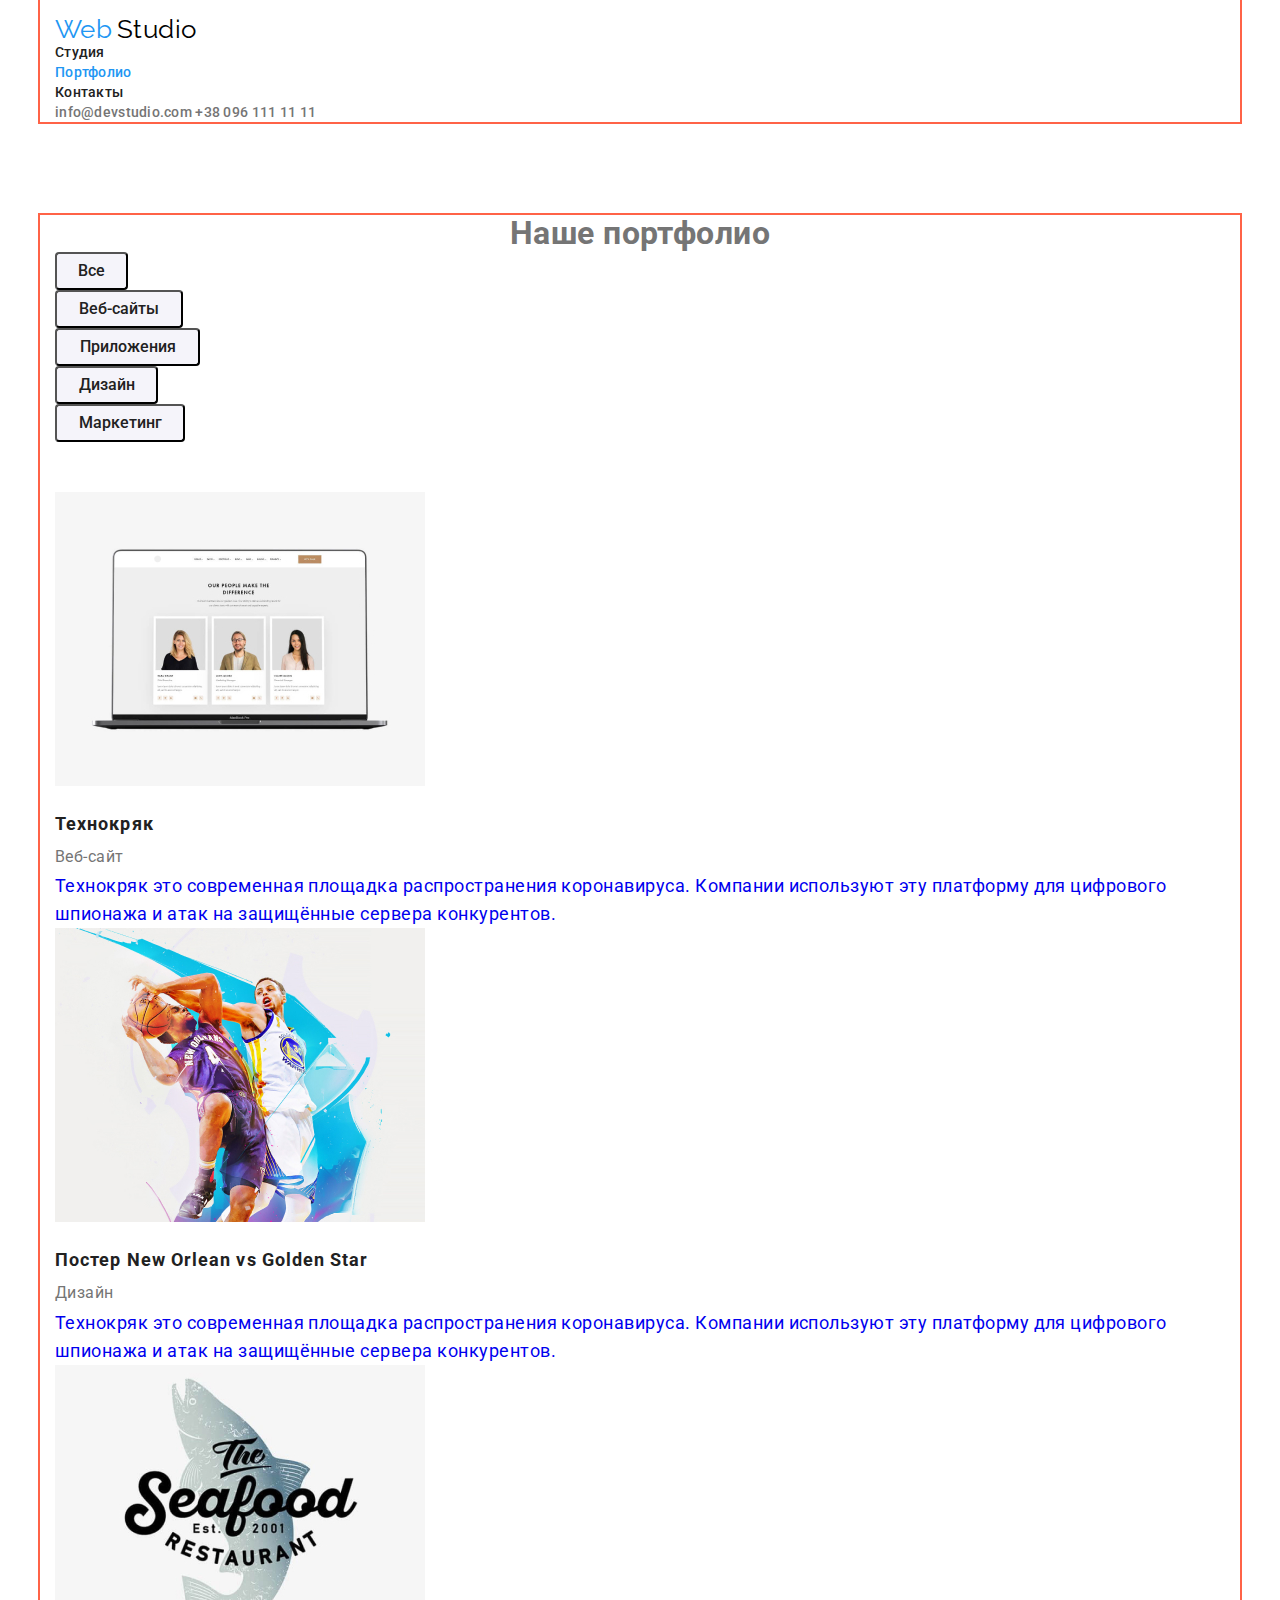
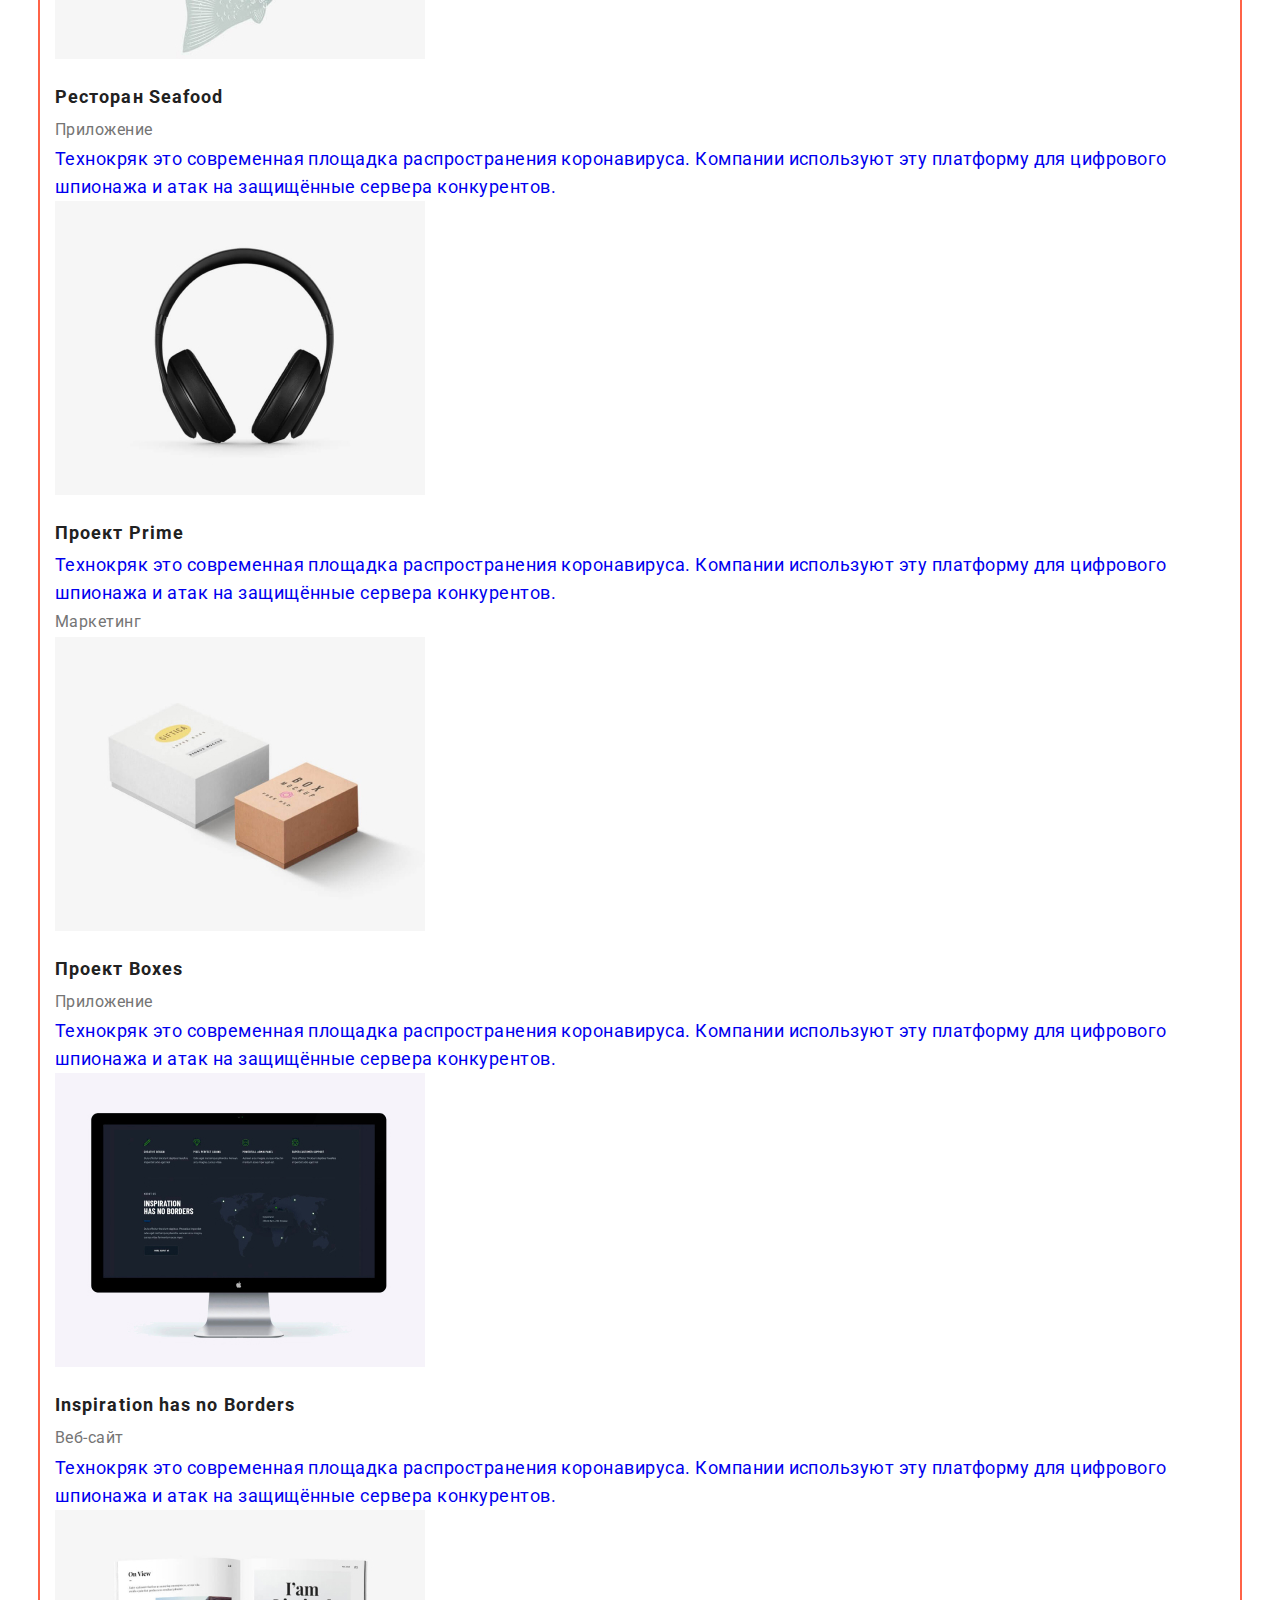
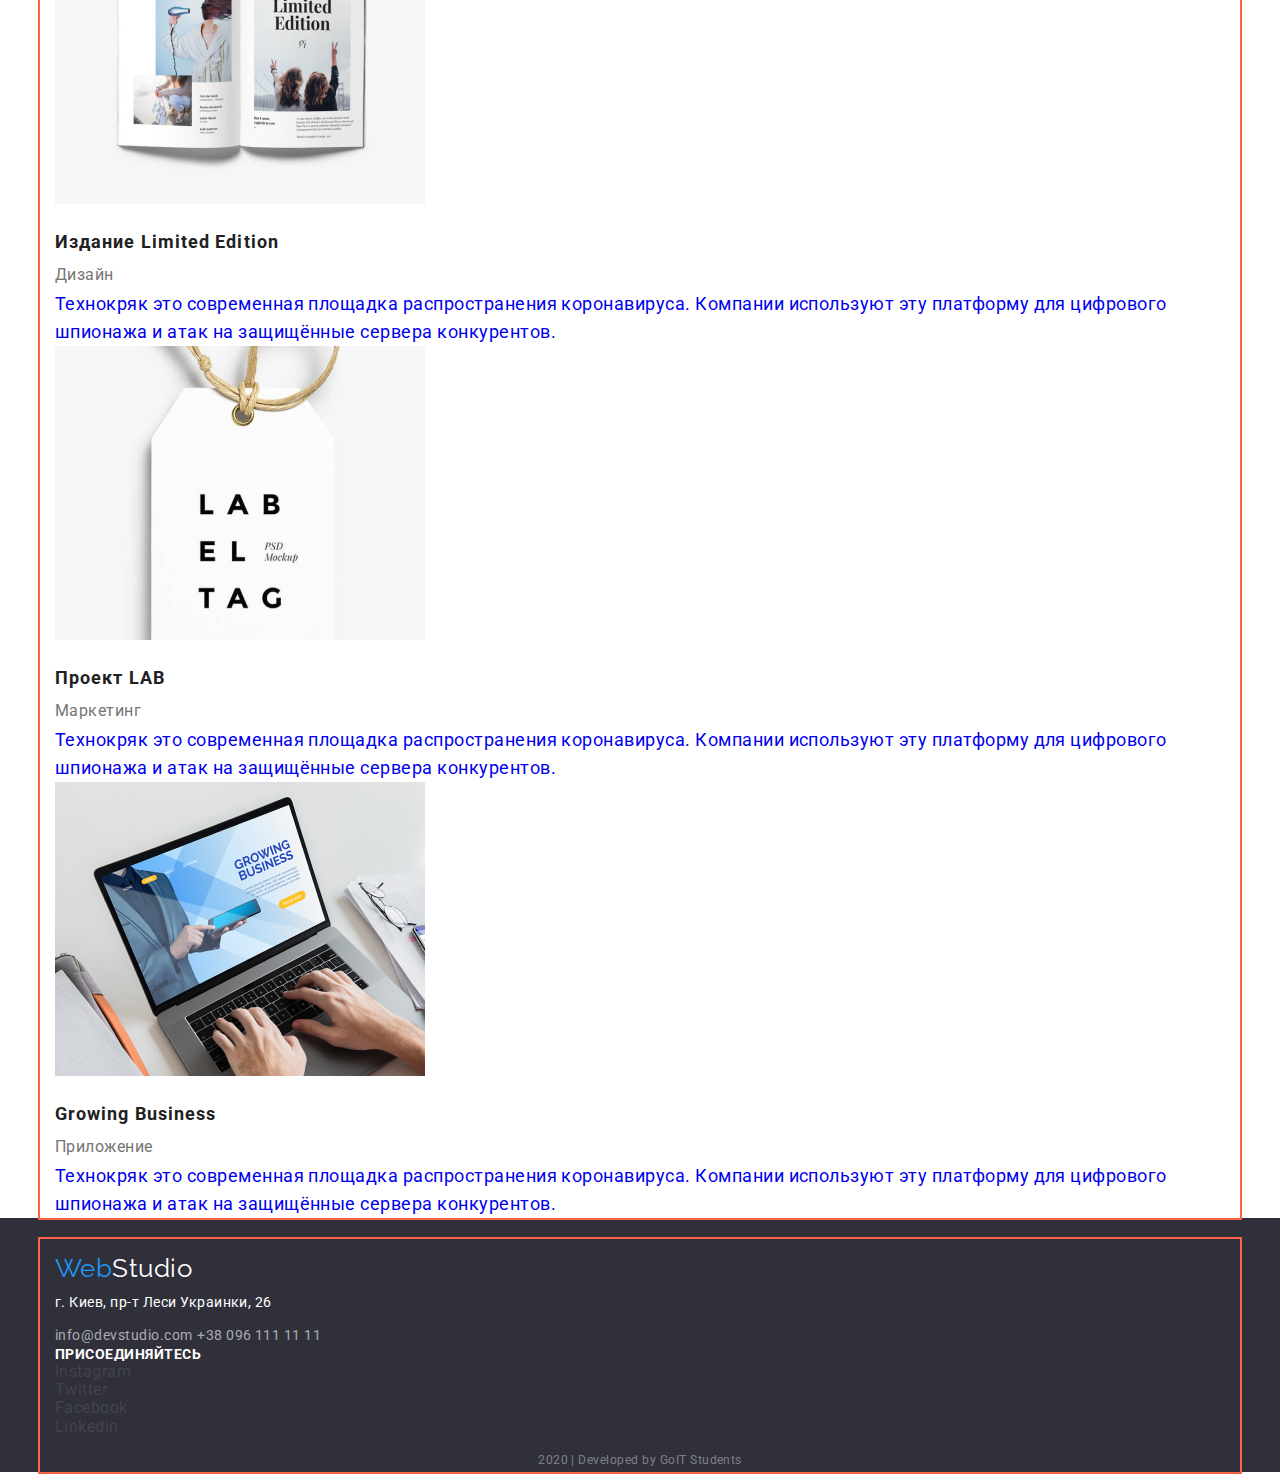
==== commit ea5c7dde: "подравнял футтер" ====
--- a/portfolio.html
+++ b/portfolio.html
@@ -19,18 +19,20 @@
     <!--Шапка-->
     <header class="f-head">
       <!--Навигация-->
-      <div class="container">
+      <div class="head-container">
         <nav>
           <!--Лого-->
           <a href="/"
-            ><span class="logo-primary">Web</span
-            ><span class="logo-secondary">Studio</span></a
+            ><span class="logo-primary">Web</span>
+            <span class="logo-secondary">Studio</span></a
           >
 
           <!--Список страниц-->
           <ul class="site-nav">
-            <li><a href="/" class="link current">Студия</a></li>
-            <li><a href="./portfolio.html" class="link">Портфолио</a></li>
+            <li><a href="/" class="link">Студия</a></li>
+            <li>
+              <a href="./portfolio.html" class="link current">Портфолио</a>
+            </li>
             <li><a href="/" class="link">Контакты</a></li>
           </ul>
         </nav>
@@ -91,7 +93,11 @@
             <!-- Проэкт 1-->
             <li>
               <a href="/">
-                <img src="./images/projects/project_1.jpg" alt="Технокряк" />
+                <img
+                  class="f-img"
+                  src="./images/projects/project_1.jpg"
+                  alt="Технокряк"
+                />
                 <h2 class="title-project">Технокряк</h2>
                 <p class="project-item">Веб-сайт</p>
                 <p class="project-text">
@@ -124,6 +130,7 @@
             <li>
               <a href="/">
                 <img
+                  class="f-img"
                   src="./images/projects/project_3.jpg"
                   alt="Ресторан Seafood"
                 />
@@ -140,7 +147,11 @@
             <!-- Проэкт 4-->
             <li>
               <a href="/">
-                <img src="./images/projects/project_4.jpg" alt="Проект Prime" />
+                <img
+                  class="f-img"
+                  src="./images/projects/project_4.jpg"
+                  alt="Проект Prime"
+                />
                 <h2 class="title-project">Проект Prime</h2>
                 <p class="project-text">
                   Технокряк это современная площадка распространения
@@ -154,7 +165,11 @@
             <!-- Проэкт 5-->
             <li>
               <a href="/">
-                <img src="./images/projects/project_5.jpg" alt="Проект Boxes" />
+                <img
+                  class="f-img"
+                  src="./images/projects/project_5.jpg"
+                  alt="Проект Boxes"
+                />
                 <h2 class="title-project">Проект Boxes</h2>
                 <p class="project-item">Приложение</p>
                 <p class="project-text">
@@ -169,6 +184,7 @@
             <li>
               <a href="/">
                 <img
+                  class="f-img"
                   src="./images/projects/project_6.jpg"
                   alt="Inspiration has no Borders"
                 />
@@ -186,6 +202,7 @@
             <li>
               <a href="/">
                 <img
+                  class="f-img"
                   src="./images/projects/project_7.jpg"
                   alt="Издание Limited Edition"
                 />
@@ -202,7 +219,11 @@
             <!-- Проэкт 8-->
             <li>
               <a href="/">
-                <img src="./images/projects/project_8.jpg" alt="Проект LAB" />
+                <img
+                  class="f-img"
+                  src="./images/projects/project_8.jpg"
+                  alt="Проект LAB"
+                />
                 <h2 class="title-project">Проект LAB</h2>
                 <p class="project-item">Маркетинг</p>
                 <p class="project-text">
@@ -217,6 +238,7 @@
             <li>
               <a href="/">
                 <img
+                  class="f-img"
                   src="./images/projects/project_9.jpg"
                   alt="Growing Business"
                 />
@@ -237,7 +259,7 @@
     <!--Подвал-->
     <footer class="box">
       <!--Лого-->
-      <div class="container">
+      <div class="head-container">
         <a href="/"
           ><span class="f-logo-primary">Web</span
           ><span class="f-logo-secondary">Studio</span></a
--- a/css/styles.css
+++ b/css/styles.css
@@ -35,16 +35,24 @@
 .container {
   margin-left: auto;
   margin-right: auto;
-  width: 1170px;
+  width: 1200px;
   outline: 2px solid tomato;
   padding-left: 15px;
   padding-right: 15px;
 }
 
+.head-container {
+  margin-left: auto;
+  margin-right: auto;
+  width: 1200px;
+  outline: 2px solid tomato;
+  padding-left: 15px;
+  padding-right: 15px;
+  padding-top: 24px;
+}
+
 /* logo */
-.head {
-  padding-top: 24px;
-}
+
 .logo-primary {
   color: var(--accent-color);
 
@@ -179,6 +187,7 @@
 .features-img {
   background-color: var(--team-background-color);
   margin-bottom: 30px;
+  display: block;
 }
 .features-title {
   color: var(--title-text-color);
@@ -210,6 +219,9 @@
   line-height: 1.18;
 
   text-align: center;
+}
+.wawd-img {
+  display: block;
 }
 
 .wawd-item {
@@ -232,6 +244,7 @@
 }
 .workers-photo {
   margin-bottom: 30px;
+  display: block;
 }
 
 .team-title {
@@ -290,7 +303,7 @@
 /* footer */
 .box {
   background-color: var(--footer-color);
-  padding-top: 45px;
+  padding-top: 21px;
 }
 .f-logo-primary {
   color: var(--accent-color);
@@ -311,9 +324,8 @@
   font-size: 14px;
   line-height: 24px;
   margin-top: 0px;
-  margin-bottom: 0px;
+  margin-bottom: 9px;
   padding-top: 8px;
-  padding-bottom: 9px;
 }
 .f-site-nav .f-link {
   color: rgba(255, 255, 255, 60%);
@@ -395,4 +407,6 @@
   margin-bottom: 50px;
 }
 .f-img {
-  padding-bottom: 20px;
+  margin-bottom: 20px;
+  display: block;
+}
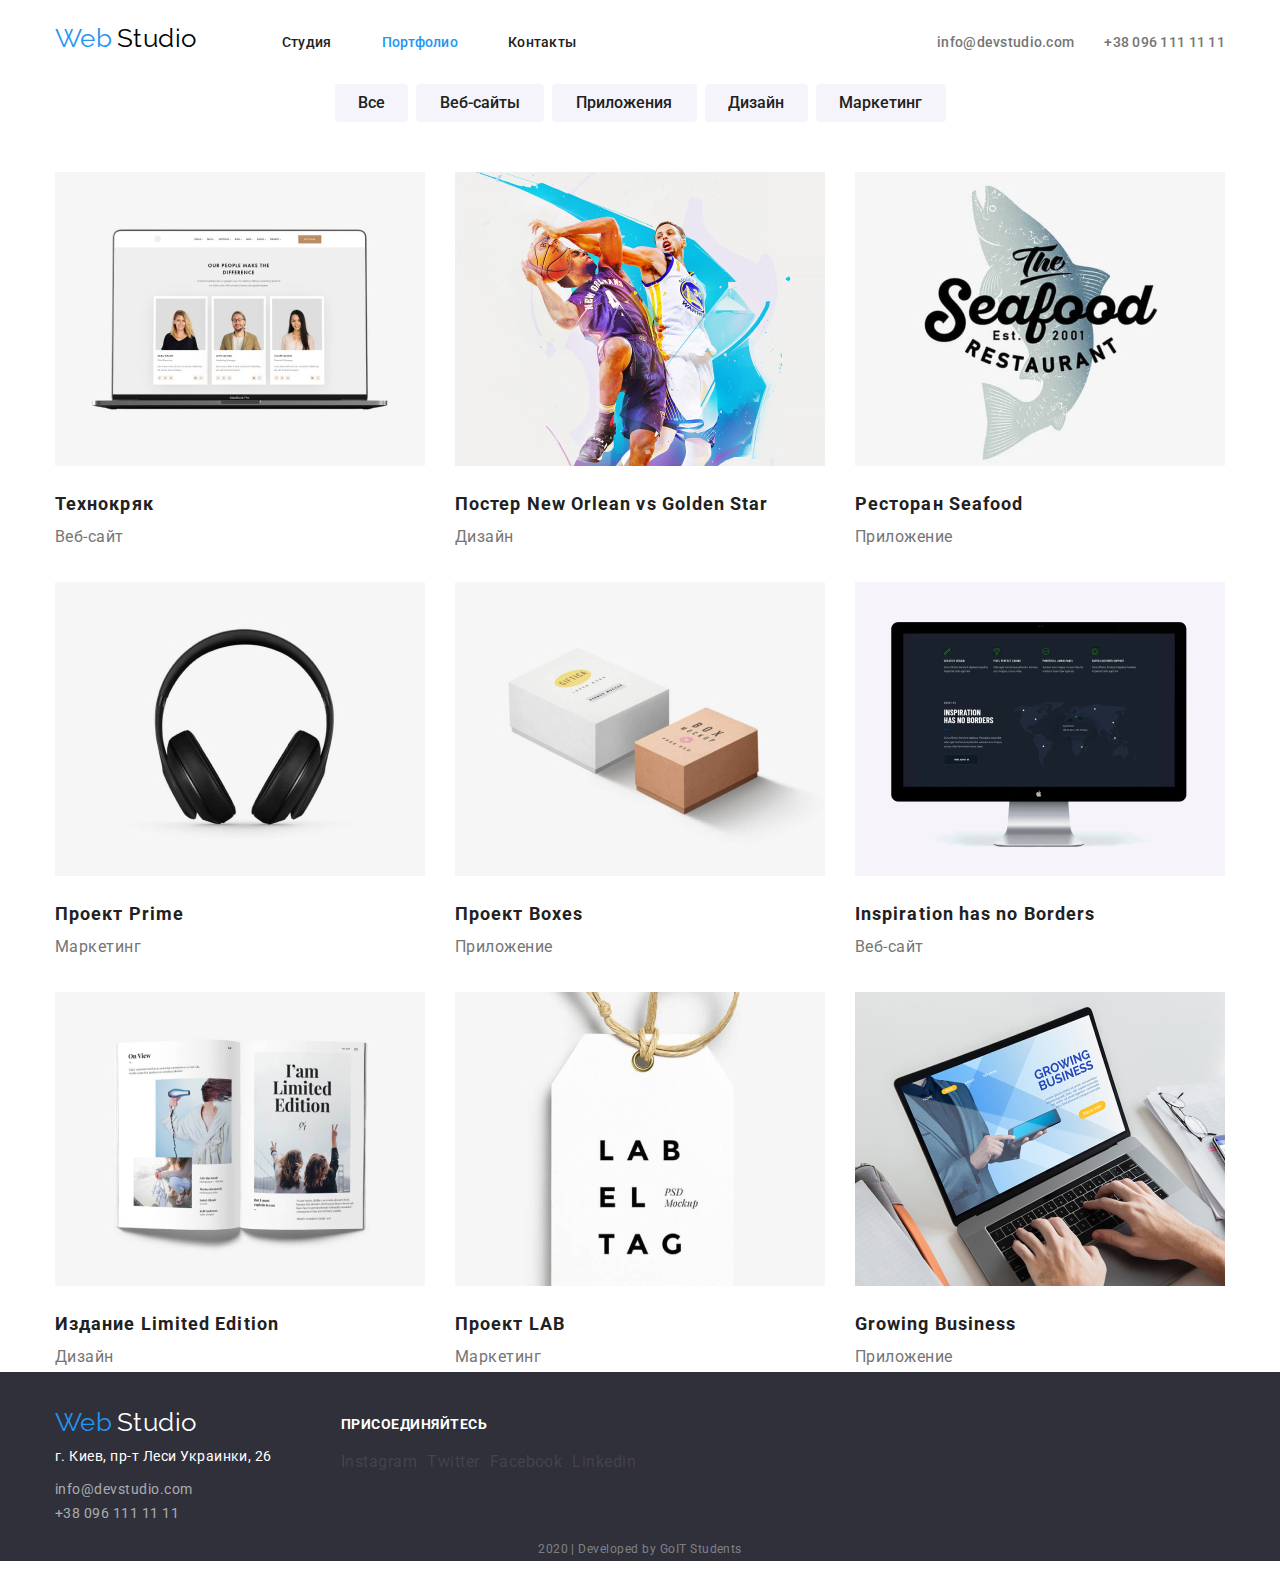
==== commit fcca4220: "0.6.5" ====
--- a/portfolio.html
+++ b/portfolio.html
@@ -17,39 +17,38 @@
 
   <body>
     <!--Шапка-->
-    <header class="f-head">
+    <header class="head-container">
       <!--Навигация-->
-      <div class="head-container">
-        <nav>
-          <!--Лого-->
-          <a href="/"
-            ><span class="logo-primary">Web</span>
-            <span class="logo-secondary">Studio</span></a
-          >
-
-          <!--Список страниц-->
-          <ul class="site-nav">
-            <li><a href="/" class="link">Студия</a></li>
-            <li>
-              <a href="./portfolio.html" class="link current">Портфолио</a>
-            </li>
-            <li><a href="/" class="link">Контакты</a></li>
-          </ul>
-        </nav>
-
-        <!--Список контактов-->
-
-        <address class="site-nav">
-          <a href="mailto:info@devstudio.com" class="link">
-            info@devstudio.com
-          </a>
-
-          <a href="tel:380961111111" class="link">
-            +38 096 111 11 11
-          </a>
-        </address>
-      </div>
+
+      <nav class="nav-flex">
+        <!--Лого-->
+        <a href="/"
+          ><span class="logo-primary">Web</span>
+          <span class="logo-secondary">Studio</span></a
+        >
+        <!--Список страниц-->
+        <ul class="site-nav">
+          <li class="item"><a href="/" class="link">Студия</a></li>
+          <li class="item">
+            <a href="./portfolio.html" class="link current">Портфолио</a>
+          </li>
+          <li class="item"><a href="/" class="link">Контакты</a></li>
+        </ul>
+      </nav>
+
+      <!--Список контактов-->
+
+      <address class="site-nav-ad">
+        <a href="mailto:info@devstudio.com" class="link">
+          info@devstudio.com
+        </a>
+
+        <a href="tel:380961111111" class="link">
+          +38 096 111 11 11
+        </a>
+      </address>
     </header>
+
     <!-- Основной контент-->
     <main>
       <div class="container">
@@ -58,28 +57,28 @@
 
         <!-- Навигация страници-->
         <nav class="portfolio-nav">
-          <ul class="list">
-            <li>
+          <ul class="list button-check">
+            <li class="item">
               <button type="button" class="button-primary button-all">
                 Все
               </button>
             </li>
-            <li>
+            <li class="item">
               <button type="button" class="button-primary button-web">
                 Веб-сайты
               </button>
             </li>
-            <li>
+            <li class="item">
               <button type="button" class="button-primary button-apps">
                 Приложения
               </button>
             </li>
-            <li>
+            <li class="item">
               <button type="button" class="button-primary button-designe">
                 Дизайн
               </button>
             </li>
-            <li>
+            <li class="item">
               <button type="button" class="button-primary button-marketing">
                 Маркетинг
               </button>
@@ -89,9 +88,9 @@
 
         <!-- Проэкты-->
         <section>
-          <ul class="list">
+          <ul class="list project-flex">
             <!-- Проэкт 1-->
-            <li>
+            <li class="project">
               <a href="/">
                 <img
                   class="f-img"
@@ -109,7 +108,7 @@
             </li>
 
             <!-- Проэкт 2-->
-            <li>
+            <li class="project">
               <a href="/">
                 <img
                   class="f-img"
@@ -127,7 +126,7 @@
             </li>
 
             <!-- Проэкт 3-->
-            <li>
+            <li class="project">
               <a href="/">
                 <img
                   class="f-img"
@@ -145,7 +144,7 @@
             </li>
 
             <!-- Проэкт 4-->
-            <li>
+            <li class="project">
               <a href="/">
                 <img
                   class="f-img"
@@ -163,7 +162,7 @@
             </li>
 
             <!-- Проэкт 5-->
-            <li>
+            <li class="project">
               <a href="/">
                 <img
                   class="f-img"
@@ -181,7 +180,7 @@
             </li>
 
             <!-- Проэкт 6-->
-            <li>
+            <li class="project">
               <a href="/">
                 <img
                   class="f-img"
@@ -199,7 +198,7 @@
             </li>
 
             <!-- Проэкт 7-->
-            <li>
+            <li class="project">
               <a href="/">
                 <img
                   class="f-img"
@@ -217,7 +216,7 @@
             </li>
 
             <!-- Проэкт 8-->
-            <li>
+            <li class="project">
               <a href="/">
                 <img
                   class="f-img"
@@ -235,7 +234,7 @@
             </li>
 
             <!-- Проэкт 9-->
-            <li>
+            <li class="project">
               <a href="/">
                 <img
                   class="f-img"
@@ -259,31 +258,33 @@
     <!--Подвал-->
     <footer class="box">
       <!--Лого-->
-      <div class="head-container">
-        <a href="/"
-          ><span class="f-logo-primary">Web</span
-          ><span class="f-logo-secondary">Studio</span></a
-        >
-
-        <!--Контакты-->
-        <address class="f-site-nav">
-          <p class="address-city">г. Киев, пр-т Леси Украинки, 26</p>
-
-          <a href="mailto:info@devstudio.com" class="f-link"
-            >info@devstudio.com</a
+      <div class="f-head-container">
+        <div>
+          <a href="/"
+            ><span class="f-logo-primary">Web</span>
+            <span class="f-logo-secondary">Studio</span></a
           >
 
-          <a href="tel:380961111111" class="f-link">
-            +38 096 111 11 11
-          </a>
-        </address>
+          <!--Контакты-->
+          <address class="f-site-nav">
+            <p class="address-city">г. Киев, пр-т Леси Украинки, 26</p>
+
+            <a href="mailto:info@devstudio.com" class="f-link"
+              >info@devstudio.com</a
+            >
+
+            <a href="tel:380961111111" class="f-link">
+              +38 096 111 11 11
+            </a>
+          </address>
+        </div>
 
         <!--Соц. Сети-->
-        <section>
+        <section class="conecting">
           <h3 class="conecting-title">Присоединяйтесь</h3>
-          <ul class="list">
+          <ul class="list f-link">
             <!--Instagram-->
-            <li>
+            <li class="f-snl">
               <a
                 href="https://www.instagram.com/?hl=ru"
                 class="f-socialnet-link"
@@ -292,29 +293,30 @@
             </li>
 
             <!--Twitter-->
-            <li>
+            <li class="f-snl">
               <a href="https://twitter.com/explore" class="f-socialnet-link"
                 >Twitter</a
               >
             </li>
 
             <!--Facebook-->
-            <li>
+            <li class="f-snl">
               <a href="https://uk-ua.facebook.com/" class="f-socialnet-link"
                 >Facebook</a
               >
             </li>
 
             <!--Linkedin-->
-            <li>
+            <li class="f-snl">
               <a href="https://ua.linkedin.com/" class="f-socialnet-link"
                 >Linkedin</a
               >
             </li>
           </ul>
         </section>
-        <p class="developed">2020 | Developed by GoIT Students</p>
       </div>
+
+      <p class="developed">2020 | Developed by GoIT Students</p>
     </footer>
   </body>
 </html>
--- a/css/styles.css
+++ b/css/styles.css
@@ -32,23 +32,73 @@
   text-decoration: none;
 }
 
+.head-container {
+  margin-left: auto;
+  margin-right: auto;
+  width: 1200px;
+
+  padding-left: 15px;
+  padding-right: 15px;
+  padding-top: 0px;
+  display: flex;
+}
 .container {
   margin-left: auto;
   margin-right: auto;
   width: 1200px;
-  outline: 2px solid tomato;
+
   padding-left: 15px;
   padding-right: 15px;
 }
-
-.head-container {
+.f-head-container {
   margin-left: auto;
   margin-right: auto;
   width: 1200px;
-  outline: 2px solid tomato;
+
   padding-left: 15px;
   padding-right: 15px;
-  padding-top: 24px;
+  padding-top: 45px;
+  display: flex;
+}
+
+.f-link {
+  display: flex;
+  align-items: center;
+}
+
+.conecting {
+  margin-left: 69px;
+}
+
+.nav-flex {
+  display: flex;
+  align-items: center;
+}
+.site-nav-ad {
+  align-items: center;
+}
+.feature-flex {
+  display: flex;
+}
+.wawd-flex {
+  display: flex;
+}
+
+.team-flex {
+  display: flex;
+}
+.sl-flex {
+  display: flex;
+}
+.clients-flex {
+  display: flex;
+  align-items: center;
+  justify-content: center;
+}
+
+.project-flex {
+  display: flex;
+  flex-wrap: wrap;
 }
 
 /* logo */
@@ -76,26 +126,57 @@
   padding-left: 0px;
   margin-top: 0;
   margin-bottom: 0;
-}
+  display: flex;
+  margin-left: 85px;
+}
+.site-nav-ad {
+  padding-left: 0px;
+  margin-top: 0;
+  margin-bottom: 0;
+  display: flex;
+  margin-left: auto;
+}
+.site-nav > .item > .link {
+  padding-top: 32px;
+  padding-bottom: 32px;
+  display: block;
+}
+
 .site-nav .link {
   color: var(--title-text-color);
   font-style: normal;
   font-weight: 500;
   font-size: 14px;
   line-height: 1.43;
-
   letter-spacing: 0.02em;
 }
-.site-nav > .link {
+.site-nav-ad .link {
   color: var(--main-text-color);
+  font-style: normal;
+  font-weight: 500;
+  font-size: 14px;
+  line-height: 1.43;
+  letter-spacing: 0.02em;
 }
 
 .site-nav .link:hover,
 .site-nav .link:focus {
   color: var(--accent-color);
 }
+.site-nav-ad .link:hover,
+.site-nav-ad .link:focus {
+  color: var(--accent-color);
+}
 .site-nav .link.current {
   color: var(--accent-color);
+}
+
+.site-nav .item + .item {
+  margin-left: 50px;
+}
+
+.site-nav-ad > .link + .link {
+  margin-left: 30px;
 }
 
 /* hero title */
@@ -131,8 +212,20 @@
   font-size: 16px;
   line-height: 1.62;
   border-radius: 4px;
+  border: 0px solid;
   display: inline-block;
   text-align: center;
+}
+.button-check {
+  display: flex;
+  align-items: center;
+  justify-content: center;
+}
+.button-check .item {
+  margin-right: 8px;
+}
+.button-check .item:last-child {
+  margin-right: 0;
 }
 .button-all {
   width: 73px;
@@ -184,10 +277,19 @@
 .section-box {
   margin-bottom: 94px;
 }
+
+.feature-item {
+  margin-right: 30px;
+  width: 270px;
+  height: 251px;
+}
+.feature-item:last-child {
+  margin-right: 0;
+}
+
 .features-img {
   background-color: var(--team-background-color);
   margin-bottom: 30px;
-  display: block;
 }
 .features-title {
   color: var(--title-text-color);
@@ -222,6 +324,10 @@
 }
 .wawd-img {
   display: block;
+}
+
+.img-wawd {
+  margin-left: 30px;
 }
 
 .wawd-item {
@@ -243,8 +349,16 @@
   background-color: var(--team-background-color);
 }
 .workers-photo {
-  margin-bottom: 30px;
   display: block;
+}
+
+.photo-workers {
+  margin-right: 30px;
+}
+.photo-workers:last-child {
+  margin-right: 0;
+  width: 270px;
+  height: 422px;
 }
 
 .team-title {
@@ -261,7 +375,11 @@
 .team-list {
   padding-top: 50px;
   padding-bottom: 94px;
-}
+  margin-top: 0;
+  margin-bottom: 0px;
+  padding-left: 0;
+}
+
 .member-box {
   background-color: var(--white-color);
 }
@@ -273,6 +391,13 @@
   margin-top: 0px;
   margin-bottom: 10px;
 }
+.info-container {
+  background-color: var(--white-color);
+  text-align: center;
+  padding-top: 30px;
+  padding-bottom: 24px;
+}
+
 .postposition {
   font-weight: 500;
   font-size: 16px;
@@ -284,6 +409,9 @@
 .socialnet-link {
   color: var(--icon-color);
 }
+.snl-space {
+  margin-right: 10px;
+}
 
 .socialnet-link:hover,
 .socialnet-link:focus {
@@ -298,12 +426,21 @@
 .clients-site-link:hover,
 .clients-site-link:focus {
   color: var(--accent-color);
+}
+
+.client-item {
+  margin-right: 30px;
+  height: 90px;
+  display: inline-block;
+}
+
+.client-item:last-child {
+  margin-right: 0;
 }
 
 /* footer */
 .box {
   background-color: var(--footer-color);
-  padding-top: 21px;
 }
 .f-logo-primary {
   color: var(--accent-color);
@@ -347,7 +484,7 @@
   line-height: 1.14;
   text-transform: uppercase;
   margin-top: 0px;
-  margin-bottom: 0px;
+  margin-bottom: 20px;
 }
 .f-socialnet-link {
   color: rgba(255, 255, 255, 10%);
@@ -376,6 +513,20 @@
   margin-top: 0px;
   margin-bottom: 0px;
 }
+
+.project {
+  width: 370px;
+  margin-right: 30px;
+  margin-bottom: 30px;
+}
+.project:nth-child(3n) {
+  margin-right: 0;
+}
+
+.project:nth-last-child(-n + 3) {
+  margin-bottom: 0;
+}
+
 .project-item {
   color: var(--main-text-color);
   font-style: normal;
@@ -393,11 +544,27 @@
   line-height: 1.56;
   margin-top: 0px;
   margin-bottom: 0px;
+  position: absolute;
+  width: 1px;
+  height: 1px;
+  margin: -1px;
+  border: 0px;
+  padding: 0px;
+  clip: rect(0 0 0 0);
+  overflow: hidden;
 }
 .f-heading {
   margin-top: 0;
   margin-bottom: 0;
   text-align: center;
+  position: absolute;
+  width: 1px;
+  height: 1px;
+  margin: -1px;
+  border: 0px;
+  padding: 0px;
+  clip: rect(0 0 0 0);
+  overflow: hidden;
 }
 .f-head {
   margin-bottom: 93px;
@@ -410,3 +577,10 @@
   margin-bottom: 20px;
   display: block;
 }
+.f-snl {
+  margin-right: 10px;
+}
+
+.f-link > li:last-child {
+  margin-right: 0;
+}
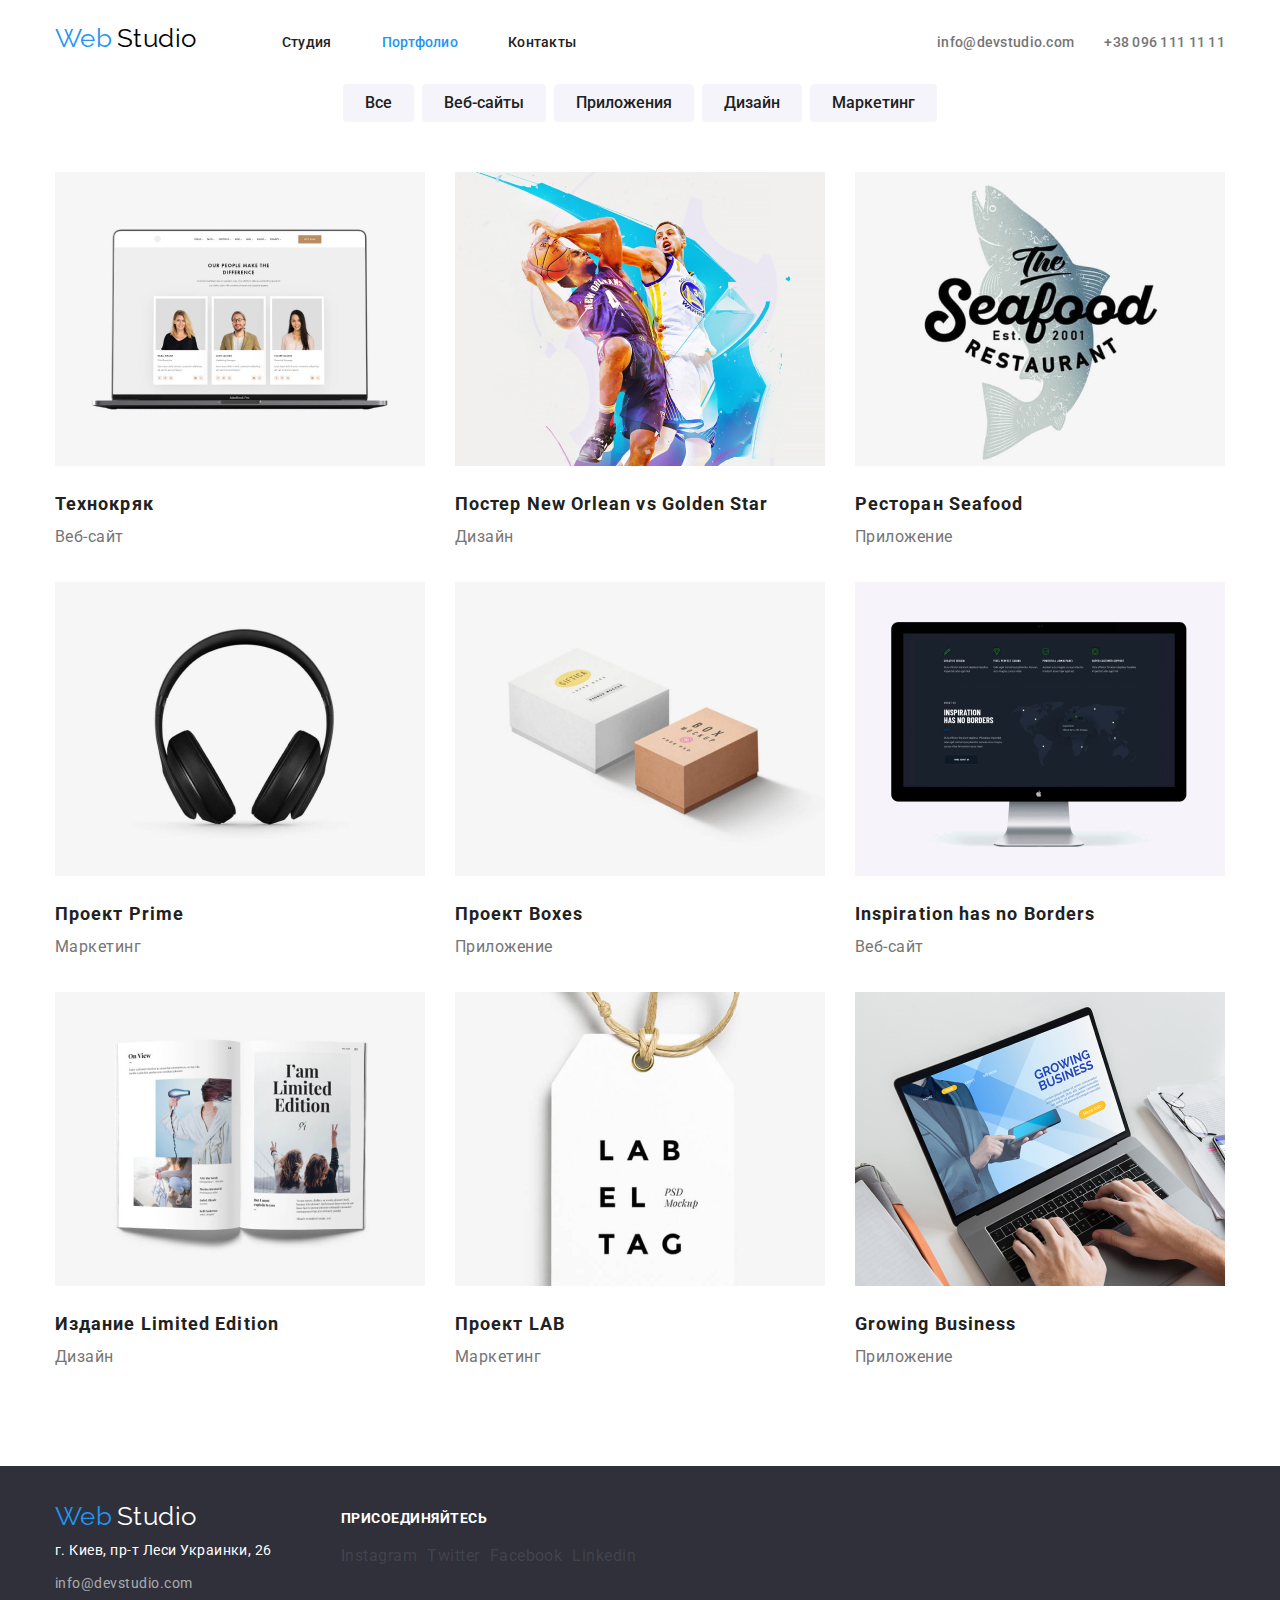
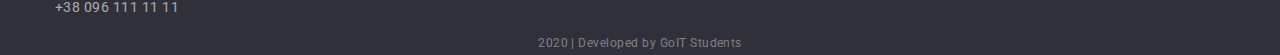
==== commit d65a10c6: "0.6.6" ====
--- a/portfolio.html
+++ b/portfolio.html
@@ -87,7 +87,7 @@
         </nav>
 
         <!-- Проэкты-->
-        <section>
+        <section class="projects">
           <ul class="list project-flex">
             <!-- Проэкт 1-->
             <li class="project">
--- a/css/styles.css
+++ b/css/styles.css
@@ -79,16 +79,20 @@
 }
 .feature-flex {
   display: flex;
+  width: calc((100% - 30px * 3) / 4);
 }
 .wawd-flex {
   display: flex;
+  width: calc((100% - 30px * 2) / 3);
 }
 
 .team-flex {
   display: flex;
+  width: calc((100% - 30px * 3) / 4);
 }
 .sl-flex {
   display: flex;
+  justify-content: space-evenly;
 }
 .clients-flex {
   display: flex;
@@ -182,7 +186,7 @@
 /* hero title */
 .hero {
   text-align: center;
-  margin-bottom: 94px;
+  padding-bottom: 94px;
 }
 
 .hero-title {
@@ -215,10 +219,10 @@
   border: 0px solid;
   display: inline-block;
   text-align: center;
+  padding: 6px 22px;
 }
 .button-check {
   display: flex;
-  align-items: center;
   justify-content: center;
 }
 .button-check .item {
@@ -227,26 +231,7 @@
 .button-check .item:last-child {
   margin-right: 0;
 }
-.button-all {
-  width: 73px;
-  height: 38px;
-}
-.button-web {
-  width: 128px;
-  height: 38px;
-}
-.button-apps {
-  width: 145px;
-  height: 38px;
-}
-.button-designe {
-  width: 103px;
-  height: 38px;
-}
-.button-marketing {
-  width: 130px;
-  height: 38px;
-}
+
 .button-primary:hover,
 .button-primary:focus {
   color: var(--white-color);
@@ -275,13 +260,12 @@
 
 /* features */
 .section-box {
-  margin-bottom: 94px;
+  padding-bottom: 94px;
 }
 
 .feature-item {
   margin-right: 30px;
   width: 270px;
-  height: 251px;
 }
 .feature-item:last-child {
   margin-right: 0;
@@ -315,6 +299,7 @@
   color: var(--title-text-color);
   margin-top: 0;
   margin-bottom: 50px;
+  padding-top: 94px;
 
   font-weight: 700;
   font-size: 36px;
@@ -328,6 +313,7 @@
 
 .img-wawd {
   margin-left: 30px;
+  width: 370px;
 }
 
 .wawd-item {
@@ -342,10 +328,14 @@
 
   text-align: center;
   text-transform: uppercase;
+}
+
+.wawd-box {
+  width: 370px;
 }
 /* Team */
 .team-box {
-  margin-bottom: 94px;
+  padding-bottom: 94px;
   background-color: var(--team-background-color);
 }
 .workers-photo {
@@ -354,18 +344,18 @@
 
 .photo-workers {
   margin-right: 30px;
+  width: 270px;
 }
 .photo-workers:last-child {
   margin-right: 0;
   width: 270px;
-  height: 422px;
 }
 
 .team-title {
   color: var(--title-text-color);
   margin-bottom: 0px;
   margin-top: 0px;
-  padding-top: 94px;
+
   font-weight: 700;
   font-size: 36px;
   line-height: 1.18;
@@ -374,7 +364,7 @@
 }
 .team-list {
   padding-top: 50px;
-  padding-bottom: 94px;
+
   margin-top: 0;
   margin-bottom: 0px;
   padding-left: 0;
@@ -396,6 +386,7 @@
   text-align: center;
   padding-top: 30px;
   padding-bottom: 24px;
+  width: 270px;
 }
 
 .postposition {
@@ -409,9 +400,6 @@
 .socialnet-link {
   color: var(--icon-color);
 }
-.snl-space {
-  margin-right: 10px;
-}
 
 .socialnet-link:hover,
 .socialnet-link:focus {
@@ -499,6 +487,7 @@
   font-weight: 400;
   font-size: 12px;
   line-height: 2;
+  margin-bottom: 0;
 
   text-align: center;
 }
@@ -512,6 +501,10 @@
   letter-spacing: 0.06em;
   margin-top: 0px;
   margin-bottom: 0px;
+}
+
+.projects {
+  padding-bottom: 94px;
 }
 
 .project {
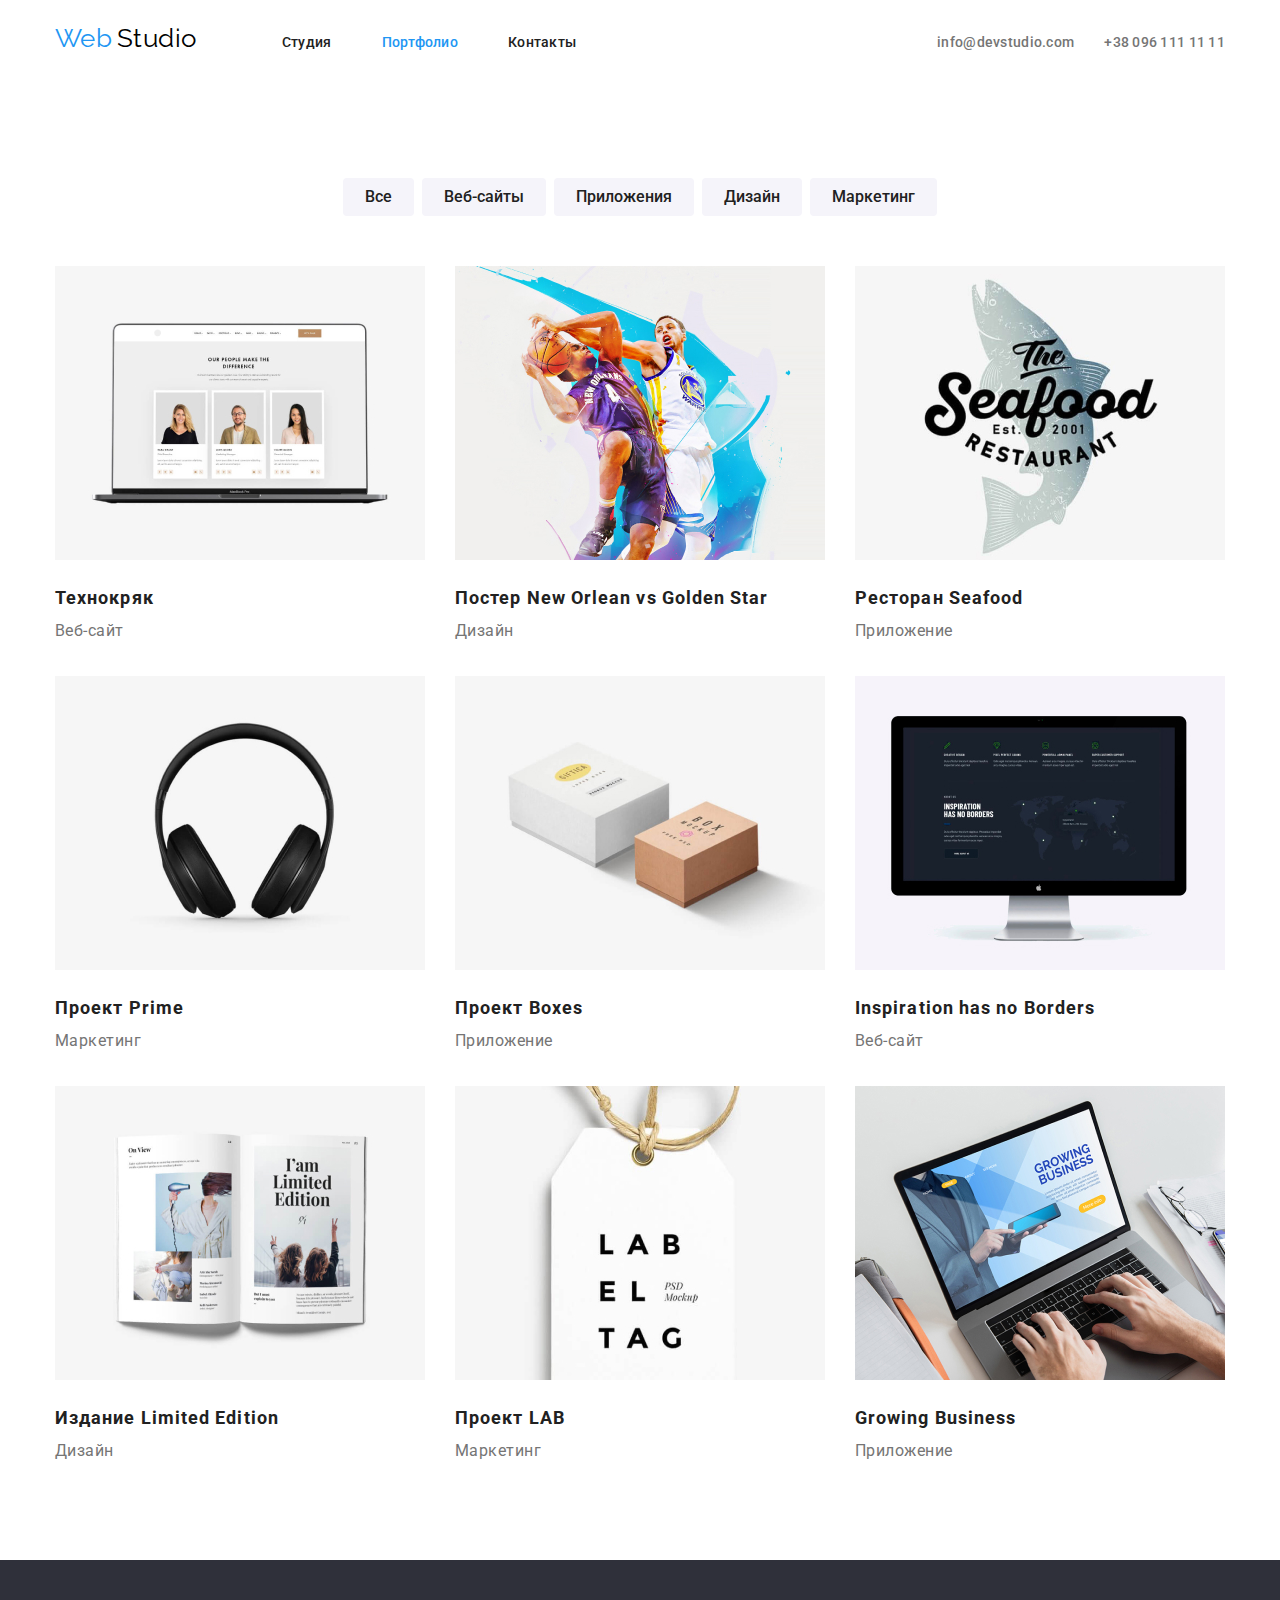
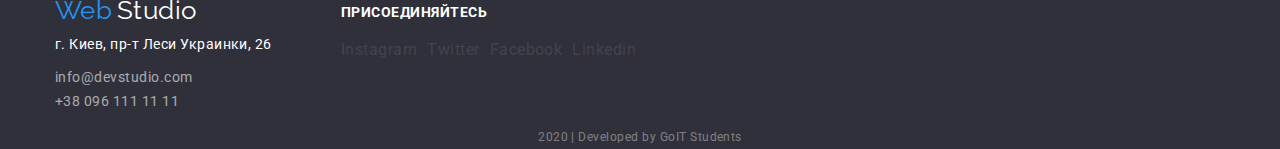
==== commit 3e2bc1c9: "0.6.6.4" ====
--- a/portfolio.html
+++ b/portfolio.html
@@ -20,7 +20,7 @@
     <header class="head-container">
       <!--Навигация-->
 
-      <nav class="nav-flex">
+      <div class="nav-flex">
         <!--Лого-->
         <a href="/"
           ><span class="logo-primary">Web</span>
@@ -34,7 +34,7 @@
           </li>
           <li class="item"><a href="/" class="link">Контакты</a></li>
         </ul>
-      </nav>
+      </div>
 
       <!--Список контактов-->
 
@@ -51,208 +51,212 @@
 
     <!-- Основной контент-->
     <main>
-      <div class="container">
-        <!-- Скрытый заголовок-->
-        <h1 class="f-heading">Наше портфолио</h1>
-
-        <!-- Навигация страници-->
-        <nav class="portfolio-nav">
-          <ul class="list button-check">
-            <li class="item">
-              <button type="button" class="button-primary button-all">
-                Все
-              </button>
-            </li>
-            <li class="item">
-              <button type="button" class="button-primary button-web">
-                Веб-сайты
-              </button>
-            </li>
-            <li class="item">
-              <button type="button" class="button-primary button-apps">
-                Приложения
-              </button>
-            </li>
-            <li class="item">
-              <button type="button" class="button-primary button-designe">
-                Дизайн
-              </button>
-            </li>
-            <li class="item">
-              <button type="button" class="button-primary button-marketing">
-                Маркетинг
-              </button>
-            </li>
-          </ul>
-        </nav>
-
-        <!-- Проэкты-->
-        <section class="projects">
-          <ul class="list project-flex">
-            <!-- Проэкт 1-->
-            <li class="project">
-              <a href="/">
-                <img
-                  class="f-img"
-                  src="./images/projects/project_1.jpg"
-                  alt="Технокряк"
-                />
-                <h2 class="title-project">Технокряк</h2>
-                <p class="project-item">Веб-сайт</p>
-                <p class="project-text">
-                  Технокряк это современная площадка распространения
-                  коронавируса. Компании используют эту платформу для цифрового
-                  шпионажа и атак на защищённые сервера конкурентов.
-                </p>
-              </a>
-            </li>
-
-            <!-- Проэкт 2-->
-            <li class="project">
-              <a href="/">
-                <img
-                  class="f-img"
-                  src="./images/projects/project_2.jpg"
-                  alt="Постер New Orlean vs Golden Star"
-                />
-                <h2 class="title-project">Постер New Orlean vs Golden Star</h2>
-                <p class="project-item">Дизайн</p>
-                <p class="project-text">
-                  Технокряк это современная площадка распространения
-                  коронавируса. Компании используют эту платформу для цифрового
-                  шпионажа и атак на защищённые сервера конкурентов.
-                </p>
-              </a>
-            </li>
-
-            <!-- Проэкт 3-->
-            <li class="project">
-              <a href="/">
-                <img
-                  class="f-img"
-                  src="./images/projects/project_3.jpg"
-                  alt="Ресторан Seafood"
-                />
-                <h2 class="title-project">Ресторан Seafood</h2>
-                <p class="project-item">Приложение</p>
-                <p class="project-text">
-                  Технокряк это современная площадка распространения
-                  коронавируса. Компании используют эту платформу для цифрового
-                  шпионажа и атак на защищённые сервера конкурентов.
-                </p>
-              </a>
-            </li>
-
-            <!-- Проэкт 4-->
-            <li class="project">
-              <a href="/">
-                <img
-                  class="f-img"
-                  src="./images/projects/project_4.jpg"
-                  alt="Проект Prime"
-                />
-                <h2 class="title-project">Проект Prime</h2>
-                <p class="project-text">
-                  Технокряк это современная площадка распространения
-                  коронавируса. Компании используют эту платформу для цифрового
-                  шпионажа и атак на защищённые сервера конкурентов.
-                </p>
-                <p class="project-item">Маркетинг</p>
-              </a>
-            </li>
-
-            <!-- Проэкт 5-->
-            <li class="project">
-              <a href="/">
-                <img
-                  class="f-img"
-                  src="./images/projects/project_5.jpg"
-                  alt="Проект Boxes"
-                />
-                <h2 class="title-project">Проект Boxes</h2>
-                <p class="project-item">Приложение</p>
-                <p class="project-text">
-                  Технокряк это современная площадка распространения
-                  коронавируса. Компании используют эту платформу для цифрового
-                  шпионажа и атак на защищённые сервера конкурентов.
-                </p>
-              </a>
-            </li>
-
-            <!-- Проэкт 6-->
-            <li class="project">
-              <a href="/">
-                <img
-                  class="f-img"
-                  src="./images/projects/project_6.jpg"
-                  alt="Inspiration has no Borders"
-                />
-                <h2 class="title-project">Inspiration has no Borders</h2>
-                <p class="project-item">Веб-сайт</p>
-                <p class="project-text">
-                  Технокряк это современная площадка распространения
-                  коронавируса. Компании используют эту платформу для цифрового
-                  шпионажа и атак на защищённые сервера конкурентов.
-                </p>
-              </a>
-            </li>
-
-            <!-- Проэкт 7-->
-            <li class="project">
-              <a href="/">
-                <img
-                  class="f-img"
-                  src="./images/projects/project_7.jpg"
-                  alt="Издание Limited Edition"
-                />
-                <h2 class="title-project">Издание Limited Edition</h2>
-                <p class="project-item">Дизайн</p>
-                <p class="project-text">
-                  Технокряк это современная площадка распространения
-                  коронавируса. Компании используют эту платформу для цифрового
-                  шпионажа и атак на защищённые сервера конкурентов.
-                </p>
-              </a>
-            </li>
-
-            <!-- Проэкт 8-->
-            <li class="project">
-              <a href="/">
-                <img
-                  class="f-img"
-                  src="./images/projects/project_8.jpg"
-                  alt="Проект LAB"
-                />
-                <h2 class="title-project">Проект LAB</h2>
-                <p class="project-item">Маркетинг</p>
-                <p class="project-text">
-                  Технокряк это современная площадка распространения
-                  коронавируса. Компании используют эту платформу для цифрового
-                  шпионажа и атак на защищённые сервера конкурентов.
-                </p>
-              </a>
-            </li>
-
-            <!-- Проэкт 9-->
-            <li class="project">
-              <a href="/">
-                <img
-                  class="f-img"
-                  src="./images/projects/project_9.jpg"
-                  alt="Growing Business"
-                />
-                <h2 class="title-project">Growing Business</h2>
-                <p class="project-item">Приложение</p>
-                <p class="project-text">
-                  Технокряк это современная площадка распространения
-                  коронавируса. Компании используют эту платформу для цифрового
-                  шпионажа и атак на защищённые сервера конкурентов.
-                </p>
-              </a>
-            </li>
-          </ul>
-        </section>
-      </div>
+      <section class="portfolio">
+        <div class="container">
+          <!-- Скрытый заголовок-->
+          <h1 class="f-heading">Наше портфолио</h1>
+
+          <!-- Навигация страници-->
+          <nav class="portfolio-filters">
+            <ul class="list button-check">
+              <li class="item">
+                <button type="button" class="button-primary button-all">
+                  Все
+                </button>
+              </li>
+              <li class="item">
+                <button type="button" class="button-primary button-web">
+                  Веб-сайты
+                </button>
+              </li>
+              <li class="item">
+                <button type="button" class="button-primary button-apps">
+                  Приложения
+                </button>
+              </li>
+              <li class="item">
+                <button type="button" class="button-primary button-designe">
+                  Дизайн
+                </button>
+              </li>
+              <li class="item">
+                <button type="button" class="button-primary button-marketing">
+                  Маркетинг
+                </button>
+              </li>
+            </ul>
+          </nav>
+
+          <!-- Проэкты-->
+          <section class="projects">
+            <ul class="list project-flex">
+              <!-- Проэкт 1-->
+              <li class="project">
+                <a href="/">
+                  <img
+                    class="f-img"
+                    src="./images/projects/project_1.jpg"
+                    alt="Технокряк"
+                  />
+                  <h2 class="title-project">Технокряк</h2>
+                  <p class="project-item">Веб-сайт</p>
+                  <p class="project-text">
+                    Технокряк это современная площадка распространения
+                    коронавируса. Компании используют эту платформу для
+                    цифрового шпионажа и атак на защищённые сервера конкурентов.
+                  </p>
+                </a>
+              </li>
+
+              <!-- Проэкт 2-->
+              <li class="project">
+                <a href="/">
+                  <img
+                    class="f-img"
+                    src="./images/projects/project_2.jpg"
+                    alt="Постер New Orlean vs Golden Star"
+                  />
+                  <h2 class="title-project">
+                    Постер New Orlean vs Golden Star
+                  </h2>
+                  <p class="project-item">Дизайн</p>
+                  <p class="project-text">
+                    Технокряк это современная площадка распространения
+                    коронавируса. Компании используют эту платформу для
+                    цифрового шпионажа и атак на защищённые сервера конкурентов.
+                  </p>
+                </a>
+              </li>
+
+              <!-- Проэкт 3-->
+              <li class="project">
+                <a href="/">
+                  <img
+                    class="f-img"
+                    src="./images/projects/project_3.jpg"
+                    alt="Ресторан Seafood"
+                  />
+                  <h2 class="title-project">Ресторан Seafood</h2>
+                  <p class="project-item">Приложение</p>
+                  <p class="project-text">
+                    Технокряк это современная площадка распространения
+                    коронавируса. Компании используют эту платформу для
+                    цифрового шпионажа и атак на защищённые сервера конкурентов.
+                  </p>
+                </a>
+              </li>
+
+              <!-- Проэкт 4-->
+              <li class="project">
+                <a href="/">
+                  <img
+                    class="f-img"
+                    src="./images/projects/project_4.jpg"
+                    alt="Проект Prime"
+                  />
+                  <h2 class="title-project">Проект Prime</h2>
+                  <p class="project-text">
+                    Технокряк это современная площадка распространения
+                    коронавируса. Компании используют эту платформу для
+                    цифрового шпионажа и атак на защищённые сервера конкурентов.
+                  </p>
+                  <p class="project-item">Маркетинг</p>
+                </a>
+              </li>
+
+              <!-- Проэкт 5-->
+              <li class="project">
+                <a href="/">
+                  <img
+                    class="f-img"
+                    src="./images/projects/project_5.jpg"
+                    alt="Проект Boxes"
+                  />
+                  <h2 class="title-project">Проект Boxes</h2>
+                  <p class="project-item">Приложение</p>
+                  <p class="project-text">
+                    Технокряк это современная площадка распространения
+                    коронавируса. Компании используют эту платформу для
+                    цифрового шпионажа и атак на защищённые сервера конкурентов.
+                  </p>
+                </a>
+              </li>
+
+              <!-- Проэкт 6-->
+              <li class="project">
+                <a href="/">
+                  <img
+                    class="f-img"
+                    src="./images/projects/project_6.jpg"
+                    alt="Inspiration has no Borders"
+                  />
+                  <h2 class="title-project">Inspiration has no Borders</h2>
+                  <p class="project-item">Веб-сайт</p>
+                  <p class="project-text">
+                    Технокряк это современная площадка распространения
+                    коронавируса. Компании используют эту платформу для
+                    цифрового шпионажа и атак на защищённые сервера конкурентов.
+                  </p>
+                </a>
+              </li>
+
+              <!-- Проэкт 7-->
+              <li class="project">
+                <a href="/">
+                  <img
+                    class="f-img"
+                    src="./images/projects/project_7.jpg"
+                    alt="Издание Limited Edition"
+                  />
+                  <h2 class="title-project">Издание Limited Edition</h2>
+                  <p class="project-item">Дизайн</p>
+                  <p class="project-text">
+                    Технокряк это современная площадка распространения
+                    коронавируса. Компании используют эту платформу для
+                    цифрового шпионажа и атак на защищённые сервера конкурентов.
+                  </p>
+                </a>
+              </li>
+
+              <!-- Проэкт 8-->
+              <li class="project">
+                <a href="/">
+                  <img
+                    class="f-img"
+                    src="./images/projects/project_8.jpg"
+                    alt="Проект LAB"
+                  />
+                  <h2 class="title-project">Проект LAB</h2>
+                  <p class="project-item">Маркетинг</p>
+                  <p class="project-text">
+                    Технокряк это современная площадка распространения
+                    коронавируса. Компании используют эту платформу для
+                    цифрового шпионажа и атак на защищённые сервера конкурентов.
+                  </p>
+                </a>
+              </li>
+
+              <!-- Проэкт 9-->
+              <li class="project">
+                <a href="/">
+                  <img
+                    class="f-img"
+                    src="./images/projects/project_9.jpg"
+                    alt="Growing Business"
+                  />
+                  <h2 class="title-project">Growing Business</h2>
+                  <p class="project-item">Приложение</p>
+                  <p class="project-text">
+                    Технокряк это современная площадка распространения
+                    коронавируса. Компании используют эту платформу для
+                    цифрового шпионажа и атак на защищённые сервера конкурентов.
+                  </p>
+                </a>
+              </li>
+            </ul>
+          </section>
+        </div>
+      </section>
     </main>
 
     <!--Подвал-->
--- a/css/styles.css
+++ b/css/styles.css
@@ -77,18 +77,18 @@
 .site-nav-ad {
   align-items: center;
 }
-.feature-flex {
-  display: flex;
-  width: calc((100% - 30px * 3) / 4);
-}
+
+.features-flex {
+  display: flex;
+}
+
 .wawd-flex {
   display: flex;
-  width: calc((100% - 30px * 2) / 3);
+  padding-bottom: 94px;
 }
 
 .team-flex {
   display: flex;
-  width: calc((100% - 30px * 3) / 4);
 }
 .sl-flex {
   display: flex;
@@ -103,6 +103,18 @@
 .project-flex {
   display: flex;
   flex-wrap: wrap;
+}
+
+.title {
+  color: var(--title-text-color);
+  margin-top: 0;
+  margin-bottom: 50px;
+
+  font-weight: 700;
+  font-size: 36px;
+  line-height: 1.18;
+
+  text-align: center;
 }
 
 /* logo */
@@ -186,7 +198,6 @@
 /* hero title */
 .hero {
   text-align: center;
-  padding-bottom: 94px;
 }
 
 .hero-title {
@@ -259,8 +270,11 @@
 }
 
 /* features */
-.section-box {
-  padding-bottom: 94px;
+.feature {
+  padding-top: 94px;
+}
+.feature-width {
+  width: calc((100% - 30px * 3) / 4);
 }
 
 .feature-item {
@@ -294,19 +308,11 @@
 }
 
 /* what are we doing */
-.wawd-title,
-.clients-title {
-  color: var(--title-text-color);
-  margin-top: 0;
-  margin-bottom: 50px;
+
+.wawd {
   padding-top: 94px;
-
-  font-weight: 700;
-  font-size: 36px;
-  line-height: 1.18;
-
-  text-align: center;
-}
+}
+
 .wawd-img {
   display: block;
 }
@@ -331,10 +337,11 @@
 }
 
 .wawd-box {
-  width: 370px;
+  width: calc((100% - 30px * 2) / 3);
 }
 /* Team */
 .team-box {
+  padding-top: 94px;
   padding-bottom: 94px;
   background-color: var(--team-background-color);
 }
@@ -344,27 +351,14 @@
 
 .photo-workers {
   margin-right: 30px;
-  width: 270px;
+  width: calc((100% - 30px * 3) / 4);
 }
 .photo-workers:last-child {
   margin-right: 0;
   width: 270px;
 }
 
-.team-title {
-  color: var(--title-text-color);
-  margin-bottom: 0px;
-  margin-top: 0px;
-
-  font-weight: 700;
-  font-size: 36px;
-  line-height: 1.18;
-
-  text-align: center;
-}
 .team-list {
-  padding-top: 50px;
-
   margin-top: 0;
   margin-bottom: 0px;
   padding-left: 0;
@@ -408,6 +402,9 @@
 
 /* clients */
 
+.our-clients {
+  padding-top: 94px;
+}
 .clients-site-link {
   color: var(--icon-color);
 }
@@ -492,6 +489,11 @@
   text-align: center;
 }
 /* portfolio page */
+
+.portfolio {
+  padding-top: 94px;
+}
+
 .title-project {
   color: var(--title-text-color);
   font-style: normal;
@@ -563,7 +565,7 @@
   margin-bottom: 93px;
 }
 
-.portfolio-nav {
+.portfolio-filters {
   margin-bottom: 50px;
 }
 .f-img {
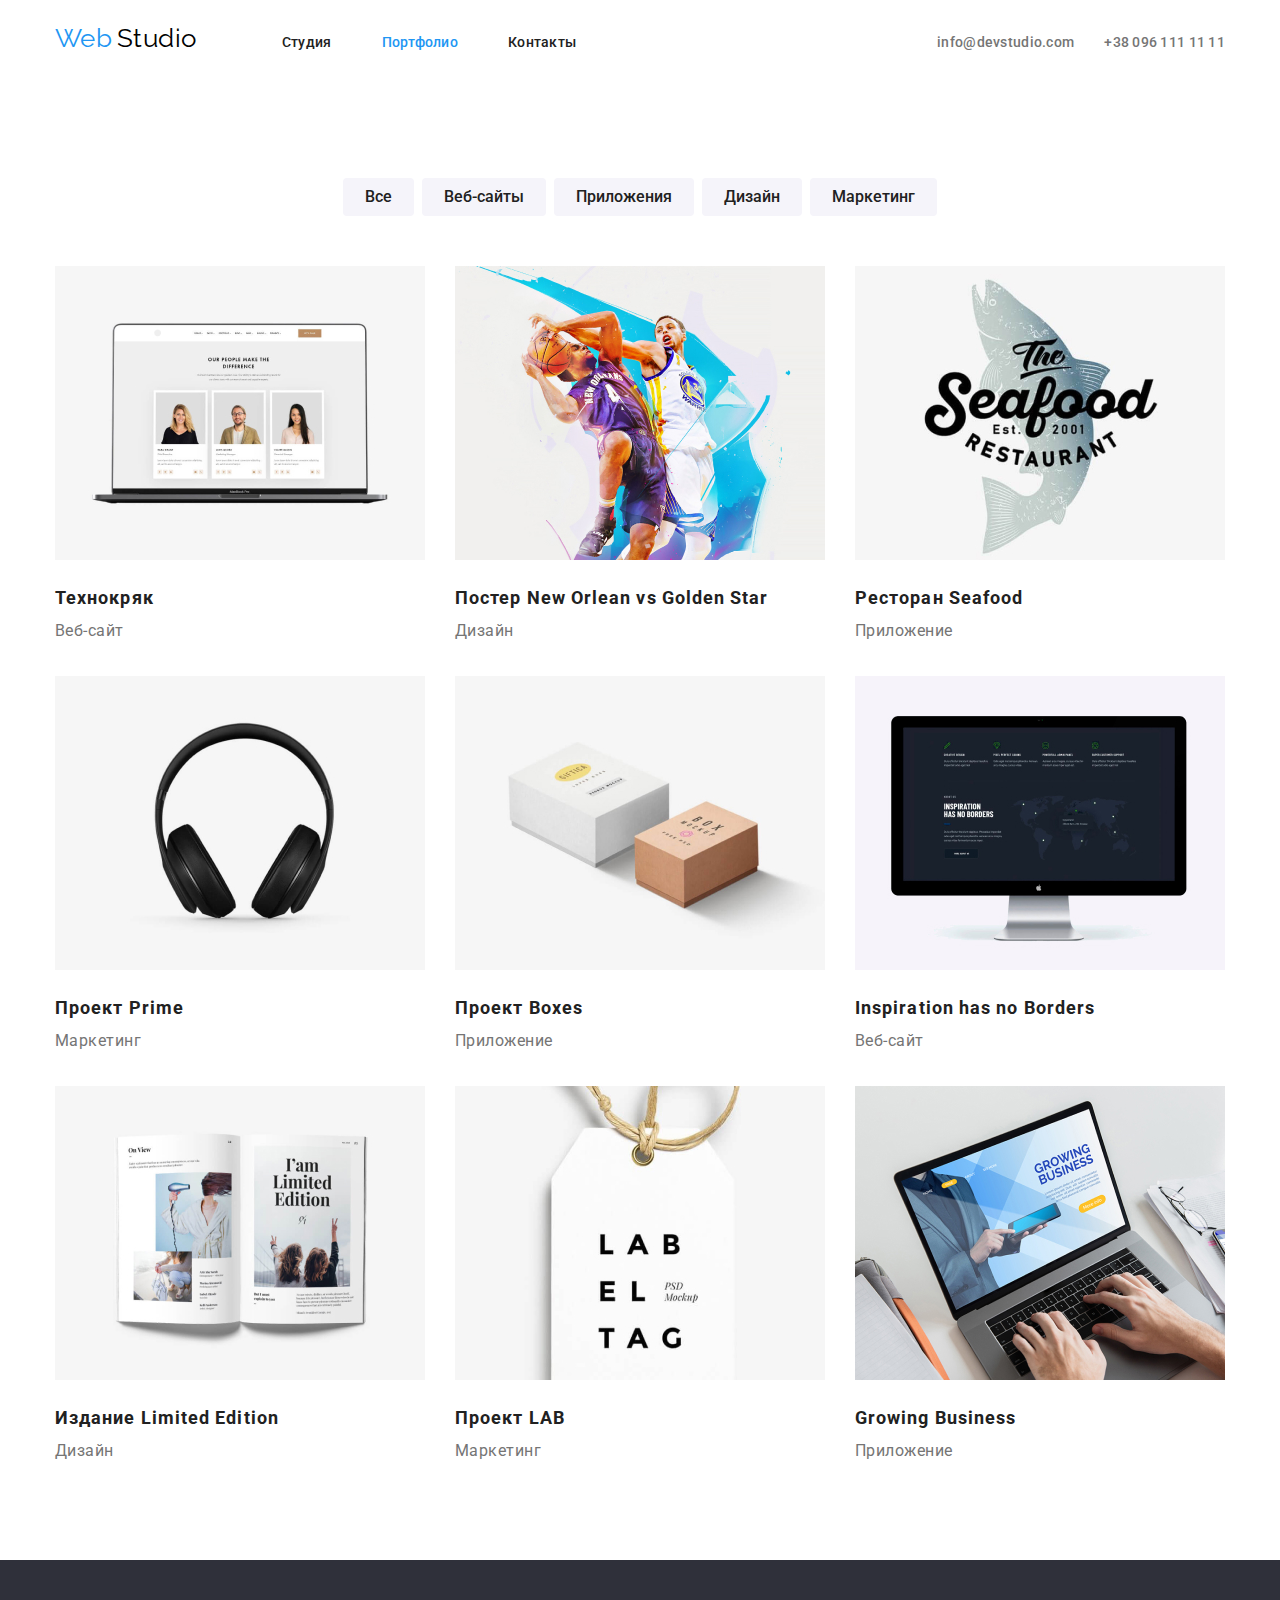
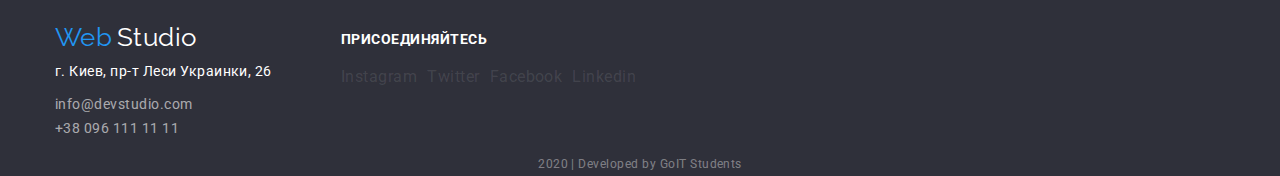
==== commit 8adcb1ac: "0.6.6.5" ====
--- a/portfolio.html
+++ b/portfolio.html
@@ -57,35 +57,34 @@
           <h1 class="f-heading">Наше портфолио</h1>
 
           <!-- Навигация страници-->
-          <nav class="portfolio-filters">
-            <ul class="list button-check">
-              <li class="item">
-                <button type="button" class="button-primary button-all">
-                  Все
-                </button>
-              </li>
-              <li class="item">
-                <button type="button" class="button-primary button-web">
-                  Веб-сайты
-                </button>
-              </li>
-              <li class="item">
-                <button type="button" class="button-primary button-apps">
-                  Приложения
-                </button>
-              </li>
-              <li class="item">
-                <button type="button" class="button-primary button-designe">
-                  Дизайн
-                </button>
-              </li>
-              <li class="item">
-                <button type="button" class="button-primary button-marketing">
-                  Маркетинг
-                </button>
-              </li>
-            </ul>
-          </nav>
+
+          <ul class="portfolio-filters list button-check">
+            <li class="item">
+              <button type="button" class="button-primary button-all">
+                Все
+              </button>
+            </li>
+            <li class="item">
+              <button type="button" class="button-primary button-web">
+                Веб-сайты
+              </button>
+            </li>
+            <li class="item">
+              <button type="button" class="button-primary button-apps">
+                Приложения
+              </button>
+            </li>
+            <li class="item">
+              <button type="button" class="button-primary button-designe">
+                Дизайн
+              </button>
+            </li>
+            <li class="item">
+              <button type="button" class="button-primary button-marketing">
+                Маркетинг
+              </button>
+            </li>
+          </ul>
 
           <!-- Проэкты-->
           <section class="projects">
@@ -93,164 +92,209 @@
               <!-- Проэкт 1-->
               <li class="project">
                 <a href="/">
-                  <img
-                    class="f-img"
-                    src="./images/projects/project_1.jpg"
-                    alt="Технокряк"
-                  />
-                  <h2 class="title-project">Технокряк</h2>
-                  <p class="project-item">Веб-сайт</p>
+                  <div>
+                    <img
+                      class="f-img"
+                      src="./images/projects/project_1.jpg"
+                      alt="Технокряк"
+                    />
+                    <p class="project-text">
+                      Технокряк это современная площадка распространения
+                      коронавируса. Компании используют эту платформу для
+                      цифрового шпионажа и атак на защищённые сервера
+                      конкурентов.
+                    </p>
+                  </div>
+                  <div>
+                    <h2 class="title-project">Технокряк</h2>
+                    <p class="project-item">Веб-сайт</p>
+                  </div>
+                </a>
+              </li>
+
+              <!-- Проэкт 2-->
+              <li class="project">
+                <a href="/">
+                  <div>
+                    <img
+                      class="f-img"
+                      src="./images/projects/project_2.jpg"
+                      alt="Постер New Orlean vs Golden Star"
+                    />
+                    <p class="project-text">
+                      Технокряк это современная площадка распространения
+                      коронавируса. Компании используют эту платформу для
+                      цифрового шпионажа и атак на защищённые сервера
+                      конкурентов.
+                    </p>
+                  </div>
+                  <div>
+                    <h2 class="title-project">
+                      Постер New Orlean vs Golden Star
+                    </h2>
+                    <p class="project-item">Дизайн</p>
+                  </div>
+                </a>
+              </li>
+
+              <!-- Проэкт 3-->
+              <li class="project">
+                <a href="/">
+                  <div>
+                    <img
+                      class="f-img"
+                      src="./images/projects/project_3.jpg"
+                      alt="Ресторан Seafood"
+                    />
+                    <p class="project-text">
+                      Технокряк это современная площадка распространения
+                      коронавируса. Компании используют эту платформу для
+                      цифрового шпионажа и атак на защищённые сервера
+                      конкурентов.
+                    </p>
+                  </div>
+                  <div>
+                    <h2 class="title-project">Ресторан Seafood</h2>
+                    <p class="project-item">Приложение</p>
+                  </div>
+                </a>
+              </li>
+
+              <!-- Проэкт 4-->
+              <li class="project">
+                <a href="/">
+                  <div>
+                    <img
+                      class="f-img"
+                      src="./images/projects/project_4.jpg"
+                      alt="Проект Prime"
+                    />
+                    <p class="project-text">
+                      Технокряк это современная площадка распространения
+                      коронавируса. Компании используют эту платформу для
+                      цифрового шпионажа и атак на защищённые сервера
+                      конкурентов.
+                    </p>
+                  </div>
+                  <div>
+                    <h2 class="title-project">Проект Prime</h2>
+
+                    <p class="project-item">Маркетинг</p>
+                  </div>
+                </a>
+              </li>
+
+              <!-- Проэкт 5-->
+              <li class="project">
+                <a href="/">
+                  <div>
+                    <img
+                      class="f-img"
+                      src="./images/projects/project_5.jpg"
+                      alt="Проект Boxes"
+                    />
+                    <p class="project-text">
+                      Технокряк это современная площадка распространения
+                      коронавируса. Компании используют эту платформу для
+                      цифрового шпионажа и атак на защищённые сервера
+                      конкурентов.
+                    </p>
+                  </div>
+                  <div>
+                    <h2 class="title-project">Проект Boxes</h2>
+                    <p class="project-item">Приложение</p>
+                  </div>
+                </a>
+              </li>
+
+              <!-- Проэкт 6-->
+              <li class="project">
+                <a href="/">
+                  <div>
+                    <img
+                      class="f-img"
+                      src="./images/projects/project_6.jpg"
+                      alt="Inspiration has no Borders"
+                    />
+                    <p class="project-text">
+                      Технокряк это современная площадка распространения
+                      коронавируса. Компании используют эту платформу для
+                      цифрового шпионажа и атак на защищённые сервера
+                      конкурентов.
+                    </p>
+                  </div>
+                  <div>
+                    <h2 class="title-project">Inspiration has no Borders</h2>
+                    <p class="project-item">Веб-сайт</p>
+                  </div>
+                </a>
+              </li>
+
+              <!-- Проэкт 7-->
+              <li class="project">
+                <a href="/">
+                  <div>
+                    <img
+                      class="f-img"
+                      src="./images/projects/project_7.jpg"
+                      alt="Издание Limited Edition"
+                    />
+                  </div>
                   <p class="project-text">
                     Технокряк это современная площадка распространения
                     коронавируса. Компании используют эту платформу для
                     цифрового шпионажа и атак на защищённые сервера конкурентов.
                   </p>
-                </a>
-              </li>
-
-              <!-- Проэкт 2-->
-              <li class="project">
-                <a href="/">
-                  <img
-                    class="f-img"
-                    src="./images/projects/project_2.jpg"
-                    alt="Постер New Orlean vs Golden Star"
-                  />
-                  <h2 class="title-project">
-                    Постер New Orlean vs Golden Star
-                  </h2>
-                  <p class="project-item">Дизайн</p>
-                  <p class="project-text">
-                    Технокряк это современная площадка распространения
-                    коронавируса. Компании используют эту платформу для
-                    цифрового шпионажа и атак на защищённые сервера конкурентов.
-                  </p>
-                </a>
-              </li>
-
-              <!-- Проэкт 3-->
-              <li class="project">
-                <a href="/">
-                  <img
-                    class="f-img"
-                    src="./images/projects/project_3.jpg"
-                    alt="Ресторан Seafood"
-                  />
-                  <h2 class="title-project">Ресторан Seafood</h2>
-                  <p class="project-item">Приложение</p>
-                  <p class="project-text">
-                    Технокряк это современная площадка распространения
-                    коронавируса. Компании используют эту платформу для
-                    цифрового шпионажа и атак на защищённые сервера конкурентов.
-                  </p>
-                </a>
-              </li>
-
-              <!-- Проэкт 4-->
-              <li class="project">
-                <a href="/">
-                  <img
-                    class="f-img"
-                    src="./images/projects/project_4.jpg"
-                    alt="Проект Prime"
-                  />
-                  <h2 class="title-project">Проект Prime</h2>
-                  <p class="project-text">
-                    Технокряк это современная площадка распространения
-                    коронавируса. Компании используют эту платформу для
-                    цифрового шпионажа и атак на защищённые сервера конкурентов.
-                  </p>
-                  <p class="project-item">Маркетинг</p>
-                </a>
-              </li>
-
-              <!-- Проэкт 5-->
-              <li class="project">
-                <a href="/">
-                  <img
-                    class="f-img"
-                    src="./images/projects/project_5.jpg"
-                    alt="Проект Boxes"
-                  />
-                  <h2 class="title-project">Проект Boxes</h2>
-                  <p class="project-item">Приложение</p>
-                  <p class="project-text">
-                    Технокряк это современная площадка распространения
-                    коронавируса. Компании используют эту платформу для
-                    цифрового шпионажа и атак на защищённые сервера конкурентов.
-                  </p>
-                </a>
-              </li>
-
-              <!-- Проэкт 6-->
-              <li class="project">
-                <a href="/">
-                  <img
-                    class="f-img"
-                    src="./images/projects/project_6.jpg"
-                    alt="Inspiration has no Borders"
-                  />
-                  <h2 class="title-project">Inspiration has no Borders</h2>
-                  <p class="project-item">Веб-сайт</p>
-                  <p class="project-text">
-                    Технокряк это современная площадка распространения
-                    коронавируса. Компании используют эту платформу для
-                    цифрового шпионажа и атак на защищённые сервера конкурентов.
-                  </p>
-                </a>
-              </li>
-
-              <!-- Проэкт 7-->
-              <li class="project">
-                <a href="/">
-                  <img
-                    class="f-img"
-                    src="./images/projects/project_7.jpg"
-                    alt="Издание Limited Edition"
-                  />
-                  <h2 class="title-project">Издание Limited Edition</h2>
-                  <p class="project-item">Дизайн</p>
-                  <p class="project-text">
-                    Технокряк это современная площадка распространения
-                    коронавируса. Компании используют эту платформу для
-                    цифрового шпионажа и атак на защищённые сервера конкурентов.
-                  </p>
+                  <div>
+                    <h2 class="title-project">Издание Limited Edition</h2>
+                    <p class="project-item">Дизайн</p>
+                  </div>
                 </a>
               </li>
 
               <!-- Проэкт 8-->
               <li class="project">
                 <a href="/">
-                  <img
-                    class="f-img"
-                    src="./images/projects/project_8.jpg"
-                    alt="Проект LAB"
-                  />
-                  <h2 class="title-project">Проект LAB</h2>
-                  <p class="project-item">Маркетинг</p>
-                  <p class="project-text">
-                    Технокряк это современная площадка распространения
-                    коронавируса. Компании используют эту платформу для
-                    цифрового шпионажа и атак на защищённые сервера конкурентов.
-                  </p>
+                  <div>
+                    <img
+                      class="f-img"
+                      src="./images/projects/project_8.jpg"
+                      alt="Проект LAB"
+                    />
+                    <p class="project-text">
+                      Технокряк это современная площадка распространения
+                      коронавируса. Компании используют эту платформу для
+                      цифрового шпионажа и атак на защищённые сервера
+                      конкурентов.
+                    </p>
+                  </div>
+                  <div>
+                    <h2 class="title-project">Проект LAB</h2>
+                    <p class="project-item">Маркетинг</p>
+                  </div>
                 </a>
               </li>
 
               <!-- Проэкт 9-->
               <li class="project">
                 <a href="/">
-                  <img
-                    class="f-img"
-                    src="./images/projects/project_9.jpg"
-                    alt="Growing Business"
-                  />
-                  <h2 class="title-project">Growing Business</h2>
-                  <p class="project-item">Приложение</p>
-                  <p class="project-text">
-                    Технокряк это современная площадка распространения
-                    коронавируса. Компании используют эту платформу для
-                    цифрового шпионажа и атак на защищённые сервера конкурентов.
-                  </p>
+                  <div>
+                    <img
+                      class="f-img"
+                      src="./images/projects/project_9.jpg"
+                      alt="Growing Business"
+                    />
+                    <p class="project-text">
+                      Технокряк это современная площадка распространения
+                      коронавируса. Компании используют эту платформу для
+                      цифрового шпионажа и атак на защищённые сервера
+                      конкурентов.
+                    </p>
+                  </div>
+                  <div>
+                    <h2 class="title-project">Growing Business</h2>
+                    <p class="project-item">Приложение</p>
+                  </div>
                 </a>
               </li>
             </ul>
@@ -262,7 +306,7 @@
     <!--Подвал-->
     <footer class="box">
       <!--Лого-->
-      <div class="f-head-container">
+      <div class="container f-head-container">
         <div>
           <a href="/"
             ><span class="f-logo-primary">Web</span>
@@ -285,7 +329,7 @@
 
         <!--Соц. Сети-->
         <section class="conecting">
-          <h3 class="conecting-title">Присоединяйтесь</h3>
+          <p class="conecting-title">Присоединяйтесь</p>
           <ul class="list f-link">
             <!--Instagram-->
             <li class="f-snl">
--- a/css/styles.css
+++ b/css/styles.css
@@ -51,13 +51,7 @@
   padding-right: 15px;
 }
 .f-head-container {
-  margin-left: auto;
-  margin-right: auto;
-  width: 1200px;
-
-  padding-left: 15px;
-  padding-right: 15px;
-  padding-top: 45px;
+  padding-top: 72px;
   display: flex;
 }
 
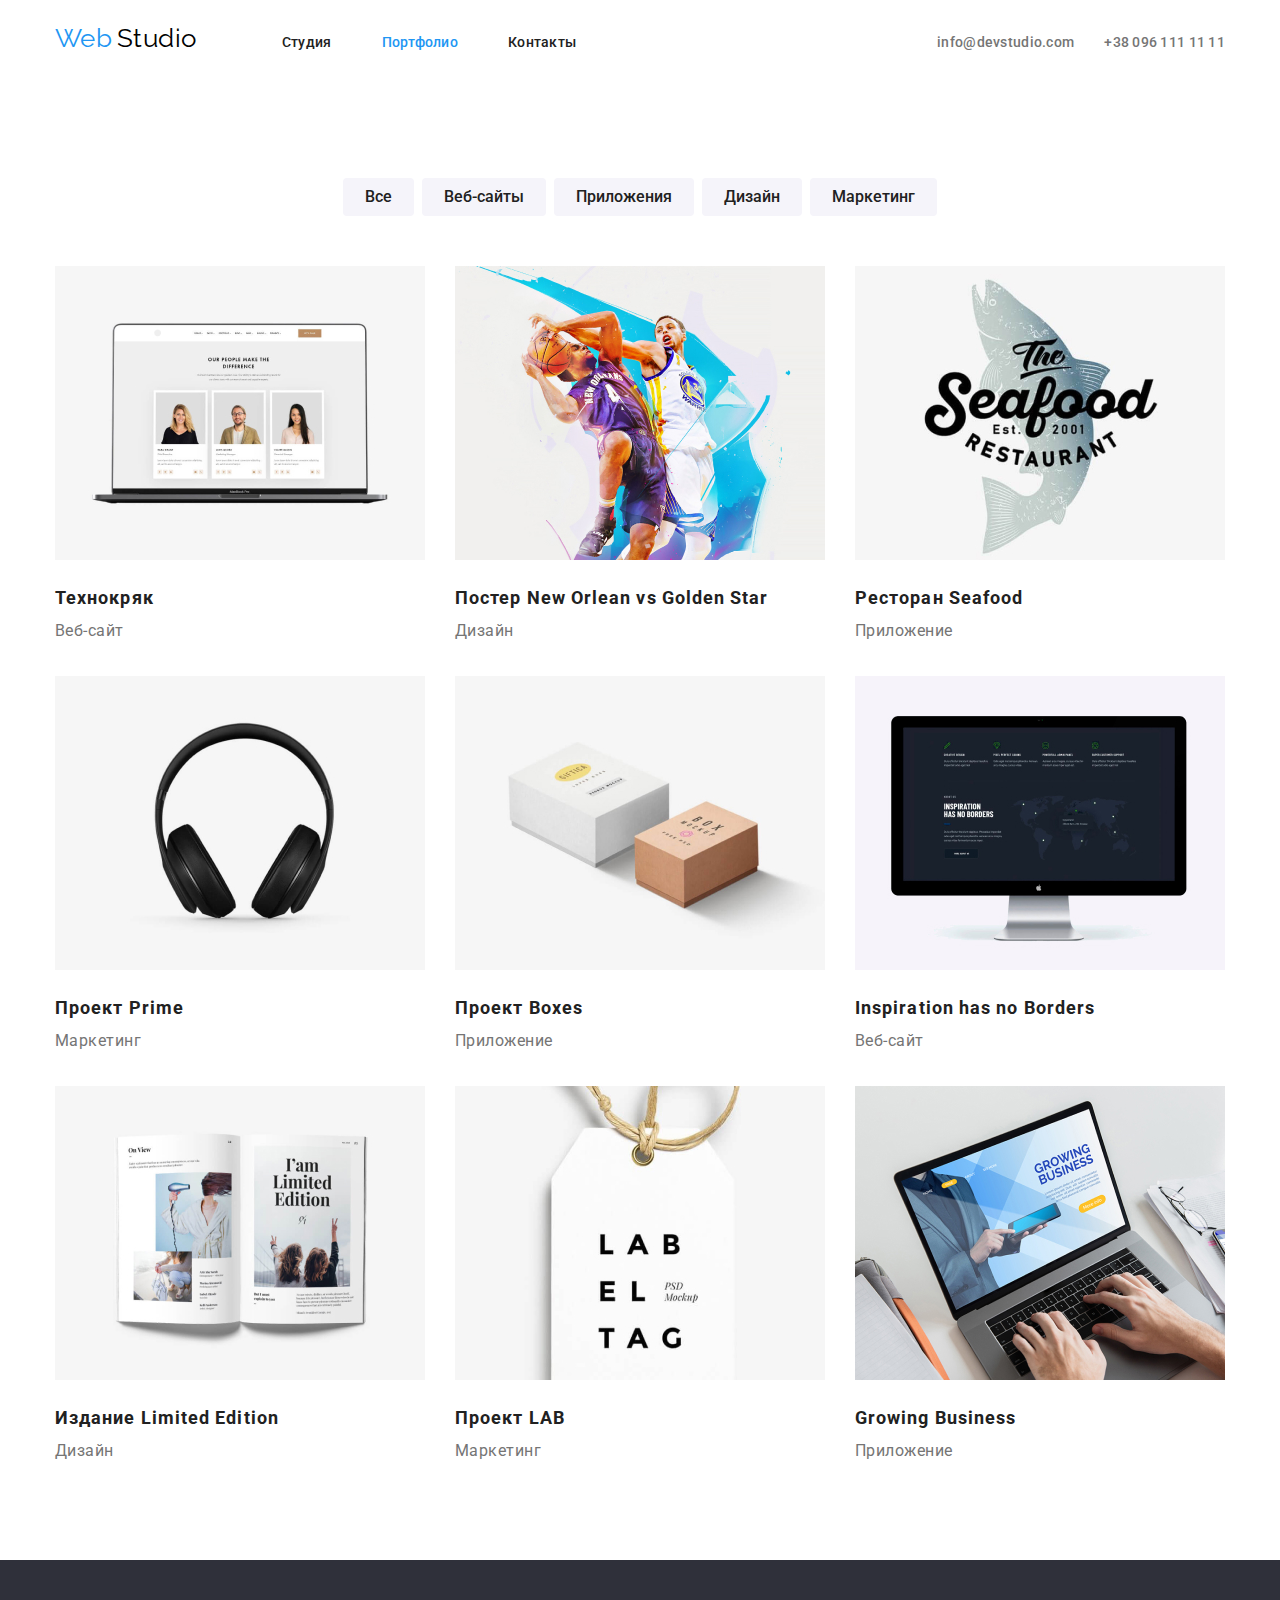
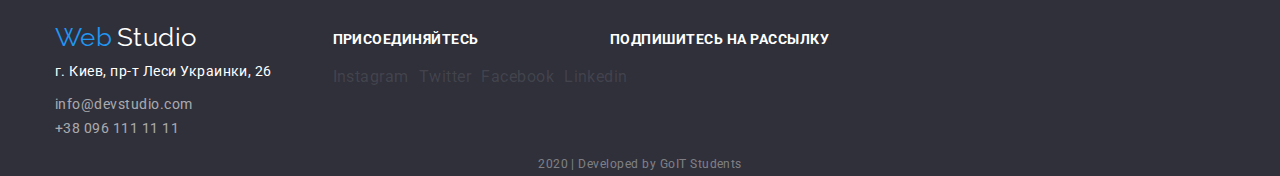
==== commit 28b01698: "0.6.6.6" ====
--- a/portfolio.html
+++ b/portfolio.html
@@ -307,7 +307,7 @@
     <footer class="box">
       <!--Лого-->
       <div class="container f-head-container">
-        <div>
+        <div class="logo-address">
           <a href="/"
             ><span class="f-logo-primary">Web</span>
             <span class="f-logo-secondary">Studio</span></a
@@ -362,6 +362,10 @@
             </li>
           </ul>
         </section>
+
+        <div class="subscribe">
+          <p class="conecting-title">Подпишитесь на рассылку</p>
+        </div>
       </div>
 
       <p class="developed">2020 | Developed by GoIT Students</p>
--- a/css/styles.css
+++ b/css/styles.css
@@ -60,10 +60,6 @@
   align-items: center;
 }
 
-.conecting {
-  margin-left: 69px;
-}
-
 .nav-flex {
   display: flex;
   align-items: center;
@@ -433,6 +429,9 @@
   font-size: 26px;
   line-height: 1.19px;
 }
+.logo-address {
+  width: calc((100% - 60px) / 4);
+}
 .address-city {
   color: var(--white-color);
   font-style: normal;
@@ -455,6 +454,10 @@
 .f-site-nav .f-link:focus {
   color: var(--accent-color);
 }
+.conecting {
+  width: calc((100% - 60px) / 4);
+}
+
 .conecting-title {
   color: var(--white-color);
   font-style: normal;
@@ -471,6 +474,9 @@
 .f-socialnet-link:hover,
 .f-socialnet-link:focus {
   color: var(--accent-color);
+}
+.subscribe {
+  width: calc((100% - 60px) / 2);
 }
 .developed {
   color: rgba(255, 255, 255, 40%);
